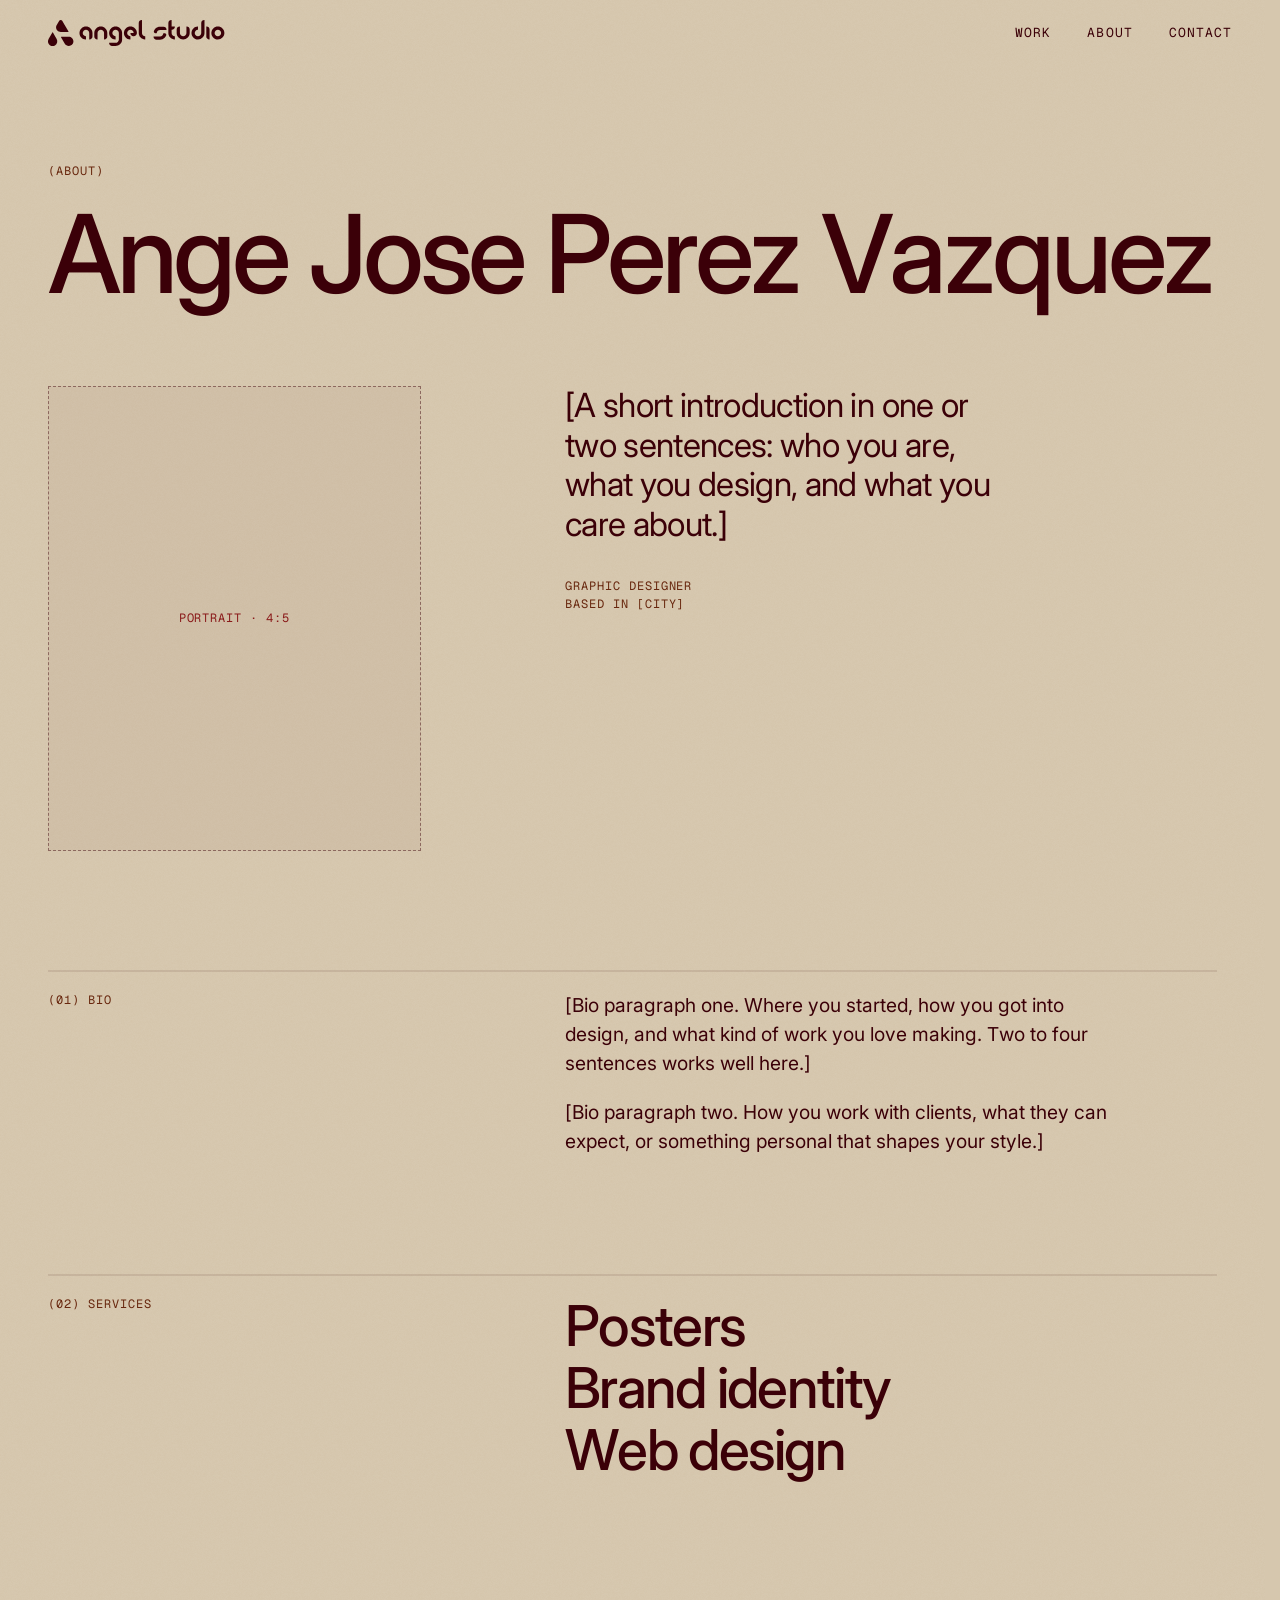
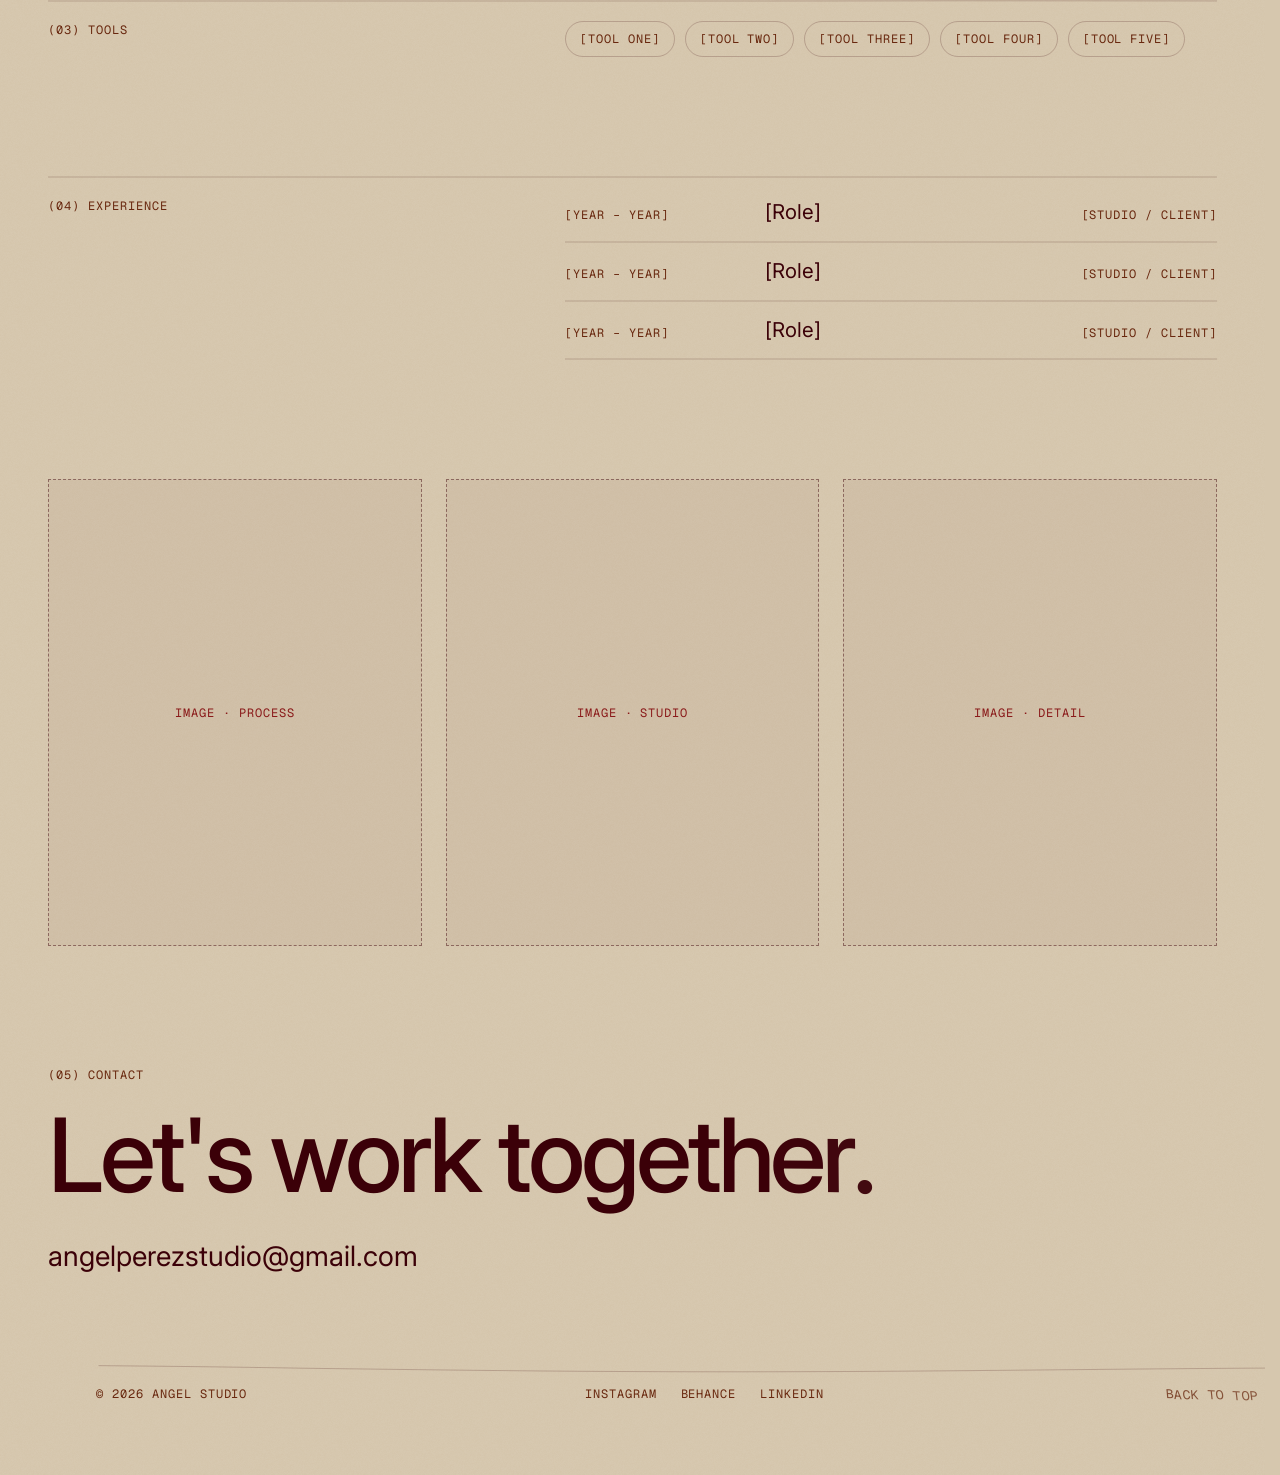
==== about/index.html @ 4488c575 "Home logo shadow: remove the water wobble Co-Authored-By: Claude Opus 5.5 <noreply@anthropic.com>" ====
<!DOCTYPE html>
<!--
  =========================================================================
  Angel Studio — about page
  =========================================================================
  DEVELOPER NOTES
  - Same look and effects as the home page (shared assets/js/core.js), plus
    assets/js/about.js for this page. Unlike the home page, this page
    scrolls normally: each block (class="reveal") flows in on the wind the
    first time it comes into view.
  - data-wind / data-wind="letters" work the same as on the home page.
  - Placeholders: everything in [square brackets], the dashed boxes
    (class="ph"), and the social links (#). Replace them with real content.
  - Links back to the home page carry data-transition, the color of where
    they lead: the logo → burgundy (the top of the home page), Work and
    Contact → cream. Links name the file (../index.html) so they also work
    when the files are opened straight from your computer.
  =========================================================================
-->
<html lang="en" data-bg="cream">
<head>
  <meta charset="UTF-8">
  <meta name="viewport" content="width=device-width, initial-scale=1">
  <title>About — Angel Studio</title>
  <meta name="description" content="About Angel Studio: graphic designer of posters, brand identity and web design.">

  <!-- JavaScript is on; the page starts hidden for one frame so nothing flashes,
       and is already "scrolled" (the small logo and dark menu show on cream) -->
  <script>
    document.documentElement.classList.add('js', 'is-entering', 'is-scrolled', 'is-light');
    // Safety net: if a script fails to load, never leave the page hidden
    setTimeout(function () { document.documentElement.classList.remove('is-entering', 'is-arriving-cream'); }, 2500);
  </script>

  <link rel="preconnect" href="https://fonts.googleapis.com">
  <link rel="preconnect" href="https://fonts.gstatic.com" crossorigin>
  <link href="https://fonts.googleapis.com/css2?family=Geist+Mono:wght@400;500&family=Inter:wght@400;500&display=swap" rel="stylesheet">

  <!-- ?v=… makes browsers fetch fresh files after each update (change it every time you publish) -->
  <link rel="stylesheet" href="../assets/css/style.css?v=20261025j">
  <script src="../assets/js/core.js?v=20261025j" defer></script>
  <script src="../assets/js/about.js?v=20261025j" defer></script>
</head>
<body class="page-about">

  <!-- ===== BACKGROUND LAYERS ===== -->
  <canvas class="bg" aria-hidden="true"></canvas>


  <!-- ===== TOP BAR (same as the home page) ===== -->
  <header class="site-header">
    <a class="site-header__logo" href="../index.html" data-transition="burgundy" aria-label="Angel Studio, home">
      <!-- The logo, drawn from "3. Logo/Logo-Artboard-1-copy.svg" (horizontal).
           Split in two (the drops, then the name) so phones can show only the
           drops. The space between them is part of the name's viewBox (it
           starts 24 units early: the same gap as in the stacked logo). Every drop and letter is its own "piece" so it can move alone. -->
      <svg class="logo logo-mark" viewBox="124.66 476.94 125.34 126.12" aria-hidden="true">
        <g class="piece drop"><path d="M222.899 535.369 L186.713 535.369 C174.124 535.369 163.616 525.074 163.78 512.492 C163.828 508.824 164.752 505.365 166.356 502.319 L166.815 501.522 L167.259 500.751 C169.564 496.868 173.92 489.14 178.192 481.672 C181.799 475.364 190.894 475.362 194.504 481.668 C198.848 489.255 203.383 497.248 205.473 500.751 L205.917 501.522 L206.376 502.319 L224.183 533.144 C224.755 534.133 224.041 535.369 222.899 535.369 Z"/></g>  <!-- Drop 1 -->
        <g class="piece drop"><path d="M148.551 537.639 L166.63 568.903 C172.929 579.796 169.27 594.037 158.294 600.192 C155.091 601.988 151.631 602.921 148.188 603.057 L147.267 603.059 L146.377 603.061 C138.891 602.763 131.72 598.757 127.694 591.796 C123.669 584.834 123.775 576.624 127.254 569.992 L127.7 569.222 L128.161 568.426 L145.923 537.641 C146.507 536.629 147.966 536.629 148.551 537.639 Z"/></g>  <!-- Drop 2 -->
        <g class="piece drop"><path d="M189.181 557.91 L225.103 557.91 C237.691 557.91 248.199 568.205 248.035 580.786 C247.987 584.454 247.064 587.914 245.46 590.96 L245.001 591.757 L244.557 592.528 C240.553 598.857 233.494 603.058 225.449 603.058 C217.405 603.058 210.346 598.857 206.342 592.528 L205.898 591.757 L205.439 590.96 L187.765 560.363 C187.135 559.273 187.922 557.91 189.181 557.91 Z"/></g>  <!-- Drop 3 -->
      </svg>
      <span class="word"><svg class="logo logo-name" viewBox="225.86 476.94 729.48 126.12" aria-hidden="true">
        <path class="piece" data-letter="a" d="M259.978 560.479 C255.599 555.496 252.967 549.167 252.526 542.548 C251.875 532.76 254.925 524.49 261.677 517.738 C267.836 511.56 275.266 508.47 283.97 508.47 C292.653 508.47 300.074 511.56 306.232 517.738 C312.411 523.896 315.501 531.317 315.501 540 L315.501 557.181 C315.501 565.106 309.076 571.53 301.151 571.53 L301.151 571.53 C300.369 571.53 299.736 570.897 299.736 570.115 L299.736 540 C299.736 535.669 298.185 531.964 295.086 528.885 C292.007 525.785 288.301 524.235 283.97 524.235 C279.618 524.235 275.903 525.785 272.824 528.885 C269.348 532.361 267.834 536.634 268.282 541.706 C268.549 544.727 269.757 547.622 271.715 549.938 C274.676 553.443 278.291 555.367 282.56 555.71 C283.357 555.774 283.97 556.44 283.97 557.239 L283.97 569.995 C283.97 570.838 283.277 571.534 282.436 571.498 C273.587 571.12 266.102 567.447 259.978 560.479 Z"/>
        <path class="piece" data-letter="n" d="M338.573 571.53 C330.694 571.53 324.307 565.143 324.307 557.264 L324.307 540 C324.307 531.317 327.386 523.896 333.544 517.738 C339.702 511.56 347.133 508.47 355.837 508.47 C364.52 508.47 371.941 511.56 378.099 517.738 C384.278 523.896 387.367 531.317 387.367 540 L387.367 557.23 C387.367 565.128 380.965 571.53 373.068 571.53 L373.068 571.53 C372.258 571.53 371.602 570.874 371.602 570.065 L371.602 540 C371.602 535.669 370.052 531.964 366.953 528.885 C363.874 525.785 360.168 524.235 355.837 524.235 C351.485 524.235 347.77 525.785 344.691 528.885 C341.612 531.964 340.072 535.669 340.072 540 L340.072 570.031 C340.072 570.859 339.401 571.53 338.573 571.53 Z"/>
        <path class="piece" data-letter="g" d="M405.411 517.738 C411.569 511.56 419 508.47 427.704 508.47 C436.387 508.47 443.807 511.56 449.966 517.738 C456.144 523.896 459.234 531.317 459.234 540 L459.234 571.53 C459.234 580.792 455.748 588.612 448.775 594.991 C442.976 600.296 435.291 603.061 427.431 603.061 L427.43 603.061 L410.468 603.061 C402.573 603.061 396.174 596.661 396.174 588.766 L396.174 588.766 C396.174 587.954 396.832 587.295 397.644 587.295 L427.36 587.296 L427.361 587.296 C431.429 587.296 435.434 585.889 438.404 583.108 C441.781 579.947 443.469 576.088 443.469 571.53 L443.469 571.53 L443.469 540 C443.469 535.669 441.919 531.964 438.82 528.885 C435.74 525.785 432.035 524.235 427.704 524.235 C423.352 524.235 419.636 525.785 416.557 528.885 C413.081 532.361 411.567 536.636 412.016 541.708 C412.283 544.728 413.491 547.622 415.448 549.937 C418.407 553.44 422.019 555.364 426.283 555.709 C427.086 555.774 427.704 556.444 427.704 557.25 L427.704 570.055 C427.704 570.865 427.037 571.533 426.229 571.5 C417.347 571.136 409.836 567.456 403.696 560.461 C399.33 555.488 396.705 549.177 396.261 542.574 C395.603 532.775 398.653 524.496 405.411 517.738 Z"/>
        <path class="piece" data-letter="e" d="M477.278 517.738 C483.436 511.56 490.866 508.47 499.57 508.47 C508.254 508.47 515.674 511.56 521.832 517.738 C528.011 523.896 531.101 531.317 531.101 540 L531.101 540 L531.101 540 L531.101 540 L531.101 540 C531.101 548.71 524.04 555.77 515.331 555.77 L513.881 555.77 C505.978 555.77 499.571 549.363 499.571 541.459 L499.571 541.459 C499.571 540.653 500.224 540 501.03 540 L515.331 540 L515.331 539.577 L515.331 539.577 C515.232 535.427 513.684 531.863 510.686 528.885 C507.607 525.785 503.902 524.235 499.57 524.235 C495.218 524.235 491.503 525.785 488.424 528.885 C484.948 532.361 483.434 536.634 483.882 541.706 C484.149 544.727 485.358 547.623 487.316 549.939 C490.276 553.442 493.889 555.366 498.154 555.709 C498.955 555.774 499.57 556.443 499.57 557.245 L499.57 570.037 C499.57 570.856 498.896 571.533 498.077 571.499 C489.204 571.131 481.7 567.452 475.564 560.463 C471.197 555.489 468.571 549.176 468.128 542.572 C467.47 532.774 470.52 524.496 477.278 517.738 Z"/>
        <path class="piece" data-letter="l" d="M547.977 561.072 C542.671 555.272 539.907 547.587 539.907 539.727 L539.907 491.229 C539.907 483.337 546.305 476.939 554.197 476.939 L554.197 476.939 C555.012 476.939 555.672 477.6 555.672 478.414 L555.672 539.657 C555.672 543.726 557.078 547.73 559.859 550.7 C562.7 553.734 566.104 555.406 570.073 555.713 C570.846 555.773 571.437 556.43 571.437 557.206 L571.437 570.015 C571.437 570.869 570.718 571.533 569.865 571.496 C561.287 571.121 553.992 567.646 547.977 561.072 Z"/>
        <path class="piece" data-letter="s (top)" d="M621.182 540.71 C615.694 540.71 611.688 535.31 613.509 530.133 C615.021 525.833 617.521 521.938 621.01 518.449 C627.169 512.27 634.6 509.18 643.303 509.18 L660.724 509.18 C668.517 509.18 674.835 515.497 674.835 523.29 L674.835 523.406 C674.835 524.273 674.166 524.946 673.332 524.946 C667.061 524.946 643.303 524.946 643.303 524.946 C638.952 524.946 635.237 526.496 632.157 529.595 C629.403 532.35 627.88 535.605 627.589 539.362 C627.53 540.126 626.885 540.71 626.12 540.71 Z"/>
        <path class="piece" data-letter="s (bottom)" d="M654.419 551.857 C651.341 554.936 647.635 556.476 643.303 556.476 L613.265 556.476 C612.441 556.476 611.774 557.144 611.774 557.968 L611.774 557.968 C611.774 565.85 618.164 572.241 626.047 572.241 L643.303 572.241 C651.987 572.241 659.407 569.162 665.565 563.003 C669.312 559.27 671.923 555.068 673.398 550.399 C674.912 545.607 671.395 540.71 666.37 540.71 L660.529 540.711 C659.74 540.711 659.077 541.314 659.014 542.101 C658.715 545.859 657.183 549.111 654.419 551.857 Z"/>
        <path class="piece" data-letter="t" d="M691.709 561.071 C686.404 555.272 683.64 547.587 683.64 539.727 L683.64 491.218 C683.64 483.332 690.033 476.939 697.919 476.939 L697.919 476.939 C698.74 476.939 699.405 477.605 699.405 478.425 L699.405 508.47 L713.653 508.47 C714.491 508.47 715.171 509.149 715.171 509.988 L715.171 509.988 C715.171 517.856 708.792 524.235 700.923 524.235 L699.405 524.235 L699.405 539.656 C699.405 543.725 700.811 547.729 703.592 550.7 C706.425 553.725 709.817 555.396 713.77 555.711 C714.564 555.774 715.171 556.446 715.171 557.242 L715.171 570.058 C715.171 570.9 714.483 571.534 713.641 571.498 C705.045 571.132 697.734 567.657 691.709 561.071 Z"/>
        <path class="piece" data-letter="u" d="M738.237 508.47 C730.361 508.47 723.977 514.854 723.977 522.73 L723.977 540 C723.977 548.683 727.056 556.103 733.214 562.262 C739.372 568.44 746.803 571.53 755.507 571.53 C764.19 571.53 771.611 568.44 777.769 562.262 C783.947 556.103 787.037 548.683 787.037 540 L787.037 522.739 C787.037 514.858 780.649 508.47 772.768 508.47 L772.768 508.47 C771.942 508.47 771.272 509.139 771.272 509.966 L771.272 540 C771.272 544.331 769.722 548.036 766.623 551.115 C763.544 554.215 759.838 555.765 755.507 555.765 C751.155 555.765 747.44 554.215 744.361 551.115 C741.281 548.036 739.742 544.331 739.742 540 L739.742 509.975 C739.742 509.143 739.068 508.47 738.237 508.47 Z"/>
        <path class="piece" data-letter="d" d="M803.371 560.467 C799.001 555.49 796.373 549.172 795.93 542.564 C795.275 532.77 798.325 524.494 805.081 517.738 C810.83 511.97 817.689 508.894 825.657 508.511 C826.586 508.466 827.374 509.185 827.374 510.115 L827.374 522.704 C827.374 523.534 826.739 524.226 825.912 524.296 C822.184 524.608 818.956 526.138 816.227 528.885 C812.752 532.36 811.237 536.633 811.685 541.704 C811.952 544.727 813.161 547.624 815.121 549.941 C818.403 553.824 822.486 555.766 827.374 555.766 C831.705 555.766 835.41 554.226 838.489 551.146 C841.589 548.067 843.138 544.352 843.138 540 L843.138 491.218 C843.138 483.332 849.531 476.939 857.417 476.939 L857.417 476.939 C858.238 476.939 858.904 477.605 858.904 478.426 L858.904 540 C858.904 548.704 855.814 556.135 849.635 562.293 C843.477 568.451 836.056 571.53 827.374 571.53 C817.848 571.53 809.848 567.842 803.371 560.467 Z"/>
        <path class="piece" data-letter="i" d="M883.477 522.765 L883.477 570.05 C883.477 570.868 882.815 571.53 881.998 571.53 L881.997 571.53 C874.105 571.53 867.707 565.132 867.707 557.24 L867.707 509.945 C867.707 509.131 868.368 508.47 869.183 508.47 L869.183 508.47 C877.078 508.47 883.477 514.87 883.477 522.765 Z"/>
        <path class="piece" data-letter="o" d="M899.799 560.456 C895.437 555.485 892.813 549.177 892.369 542.579 C891.709 532.778 894.759 524.498 901.518 517.738 C907.676 511.56 915.107 508.47 923.811 508.47 C932.494 508.47 939.915 511.56 946.073 517.738 C952.252 523.896 955.341 531.317 955.341 540 C955.341 548.704 952.252 556.135 946.073 562.293 C939.915 568.451 932.494 571.53 923.811 571.53 C914.281 571.53 906.277 567.839 899.799 560.456 Z M934.926 551.146 C938.026 548.067 939.576 544.352 939.576 540 C939.576 535.669 938.026 531.964 934.926 528.885 C931.847 525.785 928.142 524.235 923.811 524.235 C919.459 524.235 915.744 525.785 912.665 528.885 C909.187 532.362 907.673 536.638 908.123 541.712 C908.391 544.729 909.598 547.62 911.552 549.934 C914.835 553.821 918.921 555.766 923.811 555.766 C928.142 555.766 931.847 554.226 934.926 551.146 Z"/>
      </svg></span>
    </a>
    <nav class="site-nav" aria-label="Main">
      <a href="../index.html#work" data-transition="cream">Work</a>
      <a href="#top" aria-current="page">About</a>
      <a href="../index.html#contact" data-transition="cream">Contact</a>
    </nav>
    <!-- Menu button: while the top bar is condensed (scrolling down), each menu
         word slides right and turns into one bar of a ring that sits here
         (drawn by core.js section 6). Pressing it brings the menu back. -->
    <button class="site-burger" type="button" aria-label="Open menu" inert></button>
  </header>

  <main class="about" id="top">

    <!-- Intro: name, portrait, short introduction -->
    <section class="about-intro reveal" aria-labelledby="about-title">
      <p class="label" data-wind>(About)</p>
      <h1 class="about-intro__name" id="about-title" data-wind="letters">Ange Jose Perez Vazquez</h1>

      <div class="about-intro__grid">
        <div class="ph ph--portrait"><span class="label">Portrait · 4:5</span></div>
        <div class="about-intro__text">
          <p class="about-lead" data-wind>[A short introduction in one or two sentences: who you are, what you design, and what you care about.]</p>
          <p class="label" data-wind>Graphic designer<br>Based in [City]</p>
        </div>
      </div>
    </section>

    <!-- (01) Bio -->
    <section class="about-row reveal" aria-labelledby="bio-title">
      <h2 class="label about-row__label" id="bio-title" data-wind>(01) Bio</h2>
      <div class="about-row__body">
        <p class="about-text" data-wind>[Bio paragraph one. Where you started, how you got into design, and what kind of work you love making. Two to four sentences works well here.]</p>
        <p class="about-text" data-wind>[Bio paragraph two. How you work with clients, what they can expect, or something personal that shapes your style.]</p>
      </div>
    </section>

    <!-- (02) Services -->
    <section class="about-row reveal" aria-labelledby="services-title">
      <h2 class="label about-row__label" id="services-title" data-wind>(02) Services</h2>
      <ul class="about-row__body about-list">
        <li data-wind="letters">Posters</li>
        <li data-wind="letters">Brand identity</li>
        <li data-wind="letters">Web design</li>
      </ul>
    </section>

    <!-- (03) Tools -->
    <section class="about-row reveal" aria-labelledby="tools-title">
      <h2 class="label about-row__label" id="tools-title" data-wind>(03) Tools</h2>
      <ul class="about-row__body about-tags">
        <li class="label" data-wind>[Tool one]</li>
        <li class="label" data-wind>[Tool two]</li>
        <li class="label" data-wind>[Tool three]</li>
        <li class="label" data-wind>[Tool four]</li>
        <li class="label" data-wind>[Tool five]</li>
      </ul>
    </section>

    <!-- (04) Experience: one row per role -->
    <section class="about-row reveal" aria-labelledby="exp-title">
      <h2 class="label about-row__label" id="exp-title" data-wind>(04) Experience</h2>
      <ul class="about-row__body about-exp">
        <li><span class="label" data-wind>[Year – Year]</span><span data-wind>[Role]</span><span class="label" data-wind>[Studio / Client]</span></li>
        <li><span class="label" data-wind>[Year – Year]</span><span data-wind>[Role]</span><span class="label" data-wind>[Studio / Client]</span></li>
        <li><span class="label" data-wind>[Year – Year]</span><span data-wind>[Role]</span><span class="label" data-wind>[Studio / Client]</span></li>
      </ul>
    </section>

    <!-- Studio / process images -->
    <section class="about-gallery reveal" aria-label="Studio images">
      <div class="ph"><span class="label">Image · process</span></div>
      <div class="ph"><span class="label">Image · studio</span></div>
      <div class="ph"><span class="label">Image · detail</span></div>
    </section>

    <!-- Contact -->
    <section class="about-cta reveal" aria-labelledby="cta-title">
      <p class="label" data-wind>(05) Contact</p>
      <h2 class="about-cta__title" id="cta-title" data-wind="letters">Let's work together.</h2>
      <a class="contact__email" href="mailto:angelperezstudio@gmail.com" data-wind>angelperezstudio@gmail.com</a>
    </section>

    <footer class="about-footer contact__bottom label reveal">
      <span data-wind>© 2026 Angel Studio</span>
      <span class="contact__links" data-wind>
        <a href="#">Instagram</a>
        <a href="#">Behance</a>
        <a href="#">LinkedIn</a>
      </span>
      <a href="#top" data-wind>Back to top ↑</a>
    </footer>

  </main>

</body>
</html>
---- assets/css/style.css ----
/* =========================================================================
   Angel Studio — main stylesheet
   =========================================================================

   DEVELOPER NOTES
   ---------------
   HOW THIS FILE IS ORGANIZED
     1. Design tokens ....... colors, fonts, spacing (change once, updates everywhere)
     2. Basic reset ......... sensible defaults
     3. Background layers ... canvases (the film grain is in the page background)
     4. Glass ............... the soft blur behind text, so the pattern never hurts reading
     5. Top bar ............. small logo + menu
     6. Scenes .............. how the scroll "scenes" stack on one screen
     7–9. Hero / Work / Contact (home page)
    10. About page
    11. Page transitions + arriving
    12. Phones
    13. Reduced motion

   HOW IT WORKS WITH THE SCRIPTS (assets/js/core.js + home.js / about.js)
     - The "js" class on <html> means JavaScript is running. Rules starting
       with .js only apply then; without JS the page is a normal scrolling page.
     - The scripts split text into <span class="char"> letters and moves them with
       inline styles (transform, filter, opacity). Don't animate those same
       properties on .char here, or the two will fight.
     - The scripts set these on <html>: .is-light (the cream has reached the top,
       so the menu turns burgundy), .is-scrolled (the small logo is in),
       .is-folded (the top bar is condensed: menu button instead of the menu),
       .is-behind / .is-behind-ring / .is-behind-nav (page content is behind the
       small logo / the menu ring / the menu: it gets frosted glass),
       .is-drawing (mouse held down: no text selection), .is-lite (lighter
       mode for slower devices: no glass blur), .is-entering (a page that
       opens mid-transition stays hidden for its first frame).
     - Each home scene gets --reveal (0–1) from home.js: how visible the scene is.
       Divider lines and the glass blur fade with it.

   LAYERS, BACK TO FRONT
     page background (color + film grain, set by core.js) → canvases (.bg, z -2:
     cream sweep, drop pattern around the mouse, ripples)
     → scenes (.stage, z 1, with glass behind small text) → top bar (z 10, with
     frosted shapes behind the logo, menu and ring)
   ========================================================================= */

/* ---------- 1. Design tokens (colors, fonts, spacing) ----------
   Change a value here and it updates everywhere on the site. */
:root {
  /* Brand palette */
  --burgundy: #3B0008;
  --red:      #8A1A1A;
  --rust:     #68270E;
  --cream:    #D6C7AE;
  --sand:     #B1A185;
  --taupe:    #9F8B72;

  /* Text colors on the dark background */
  --fg:   var(--cream);  /* main text       10.6:1 */
  --fg-2: var(--sand);   /* secondary text   7.0:1 */
  --fg-3: var(--taupe);  /* large details    5.4:1 */
  --line: rgba(214, 199, 174, 0.18);

  /* Fonts (placeholders; the logo is drawn, not typed) */
  --font-body:  "Inter", system-ui, sans-serif;
  --font-label: "Geist Mono", ui-monospace, monospace;

  /* Side margin: grows with screen width, between 16px and 48px */
  --gutter: clamp(16px, 4vw, 48px);
}

/* Text colors for scenes that sit on the cream background */
.js .scene--work,
.js .scene--contact {
  --fg:   var(--burgundy);  /* 10.6:1 on cream */
  --fg-2: var(--rust);      /*  6.7:1 on cream */
  --fg-3: var(--red);       /*  5.6:1 on cream */
  --line: rgba(59, 0, 8, calc(0.2 * var(--reveal, 1)));  /* lines fade with the scene */
}

/* ---------- 2. Basic reset ---------- */
*,
*::before,
*::after { box-sizing: border-box; }

html { scroll-behavior: smooth; }

body {
  margin: 0;
  background: var(--burgundy);
  color: var(--fg);
  font-family: var(--font-body);
  font-size: 16px;
  line-height: 1.5;
  -webkit-font-smoothing: antialiased;
}

/* Links keep their full color on hover: text never turns see-through (Angel's
   choice); the hover effect on the letters is the feedback. Keyboard focus
   gets an underline so you can see where you are. --link is the link's color;
   a link that has its own color sets --link instead of color (see .hero__scroll,
   .site-header__logo). */
a {
  --link: currentColor;
  color: var(--link);
  text-decoration: none;
}
a:focus-visible { outline: none; text-decoration: underline; text-underline-offset: 0.2em; }
h1, h2, p, ul { margin: 0; }
ul { padding: 0; list-style: none; }

/* Text only screen readers read (the scripts hide the split-up letters from
   them and add a copy of the text in one of these). Invisible on screen. */
.sr-only {
  position: absolute !important;
  width: 1px;
  height: 1px;
  margin: -1px;
  padding: 0;
  overflow: hidden;
  clip-path: inset(50%);
  white-space: nowrap;
  border: 0;
}

/* Sections that receive focus after a jump (tabindex="-1"): no outline box */
[tabindex="-1"]:focus { outline: none; }

/* Small uppercase labels used all over the site */
.label {
  font-family: var(--font-label);
  font-size: 12px;
  font-weight: 400;
  letter-spacing: 0.08em;
  text-transform: uppercase;
  color: var(--fg-2);
}

/* The logo (the real artwork, drawn as SVG shapes in the HTML; it takes the
   text color, so it's cream on burgundy and burgundy on cream) */
.logo { fill: currentColor; display: block; overflow: visible; }
/* The logo and name can't be highlighted (selected) by clicking or dragging,
   and nothing gets highlighted while holding the mouse to draw lines */
.hero__logo,
.site-header__logo,
.is-drawing body {
  -webkit-user-select: none;
  user-select: none;
  -webkit-tap-highlight-color: transparent;
}

/* Text and logos are split into pieces (each drop, each letter) by the scripts so
   they can move one by one. Words stay together so lines only break between words. */
.logo .piece { transform-box: fill-box; transform-origin: center; }
.char { display: inline-block; white-space: pre; }
.word { display: inline-block; white-space: nowrap; }

/* ---------- 3. Background layers ---------- */

/* The cream sweep, the water-drop pattern around the mouse and the click
   ripples: see-through canvases drawn by core.js (section 7) on top of the
   page's own background color. core.js adds two more: .bg-sweep (the sweep
   picture it slides along) and .bg-patch (the small pattern square that
   follows the mouse). */
.bg {
  position: fixed;
  inset: 0;
  z-index: -2;
  width: 100%;
  height: 100%;
  display: block;
}


/* ---------- 4. Glass: a soft blur behind text ----------
   Every word of the smaller text (labels, links; not the menu, which has one
   frosted pill behind it, section 5) can sit on its own
   small pane of "frosted glass": whatever is behind it (the drop pattern, ripples) is
   blurred, so the text stays readable. The pane has soft, feathered edges, so
   you never see a box, and it fades with its scene (--reveal).
   Blurring is expensive, so core.js (section 9, "Glass") only adds the
   .glass class to text that the mouse pattern or a ripple is actually behind.
   Without the pattern behind it, the pane would be invisible anyway.
   ⚠ Don't put opacity below 1 (or a filter) on an element that has glass, or
   on anything around it: browsers then can't see behind it and the blur
   disappears. Fade colors instead.
   Tweak the look with these values: */
:root {
  --glass-blur: 6px;                         /* how blurry things behind text get */
  --glass-tint: rgba(59, 0, 8, 0.28);        /* a hint of the background color, on burgundy */
  --glass-pad-y: 0.12em;                     /* how far the pane reaches above/below each word */
  --glass-pad-x: 0.18em;                     /* and to the sides */
}
.js .scene--work,
.js .scene--contact {
  --glass-tint: rgba(214, 199, 174, 0.32);   /* on cream */
}

/* Lighter mode (slower devices, see core.js QUALITY): no glass at all */
.is-lite .glass::before { display: none; }

/* Which elements can get glass: every word of the smaller text on its own
   (<span class="word">, made by the scripts), so the blur hugs the letters.
   Big titles (data-wind="letters") don't need it and are left out, and so is
   the logos (solid shapes, always sharp). Words don't move themselves (only their letters
   do), so their panes stay steady. core.js uses the same list
   (GLASS_SELECTOR, core.js section 9). */
.js [data-wind]:not([data-wind="letters"]) .word {
  position: relative;
  isolation: isolate;                        /* keeps the pane right behind its own word */
}
.js .glass::before {
  content: "";
  position: absolute;
  /* Small text (labels) gets at least 6px of glass around it */
  inset: calc(-1 * max(var(--glass-pad-y), 6px)) calc(-1 * max(var(--glass-pad-x), 6px));
  z-index: -1;
  pointer-events: none;
  background: var(--glass-tint);
  -webkit-backdrop-filter: blur(var(--glass-blur));
  backdrop-filter: blur(var(--glass-blur));
  /* Feathered edges: two soft gradients (left↔right and top↔bottom) combined */
  -webkit-mask-image:
    linear-gradient(to right, transparent, #000 max(0.15em, 5px), #000 calc(100% - max(0.15em, 5px)), transparent),
    linear-gradient(to bottom, transparent, #000 max(0.12em, 5px), #000 calc(100% - max(0.12em, 5px)), transparent);
  -webkit-mask-composite: source-in;
  mask-image:
    linear-gradient(to right, transparent, #000 max(0.15em, 5px), #000 calc(100% - max(0.15em, 5px)), transparent),
    linear-gradient(to bottom, transparent, #000 max(0.12em, 5px), #000 calc(100% - max(0.12em, 5px)), transparent);
  mask-composite: intersect;
  opacity: var(--reveal, 1);                 /* fades with its scene */
  transition: background-color 0.6s ease;
}

/* ---------- 5. Top bar ---------- */
.site-header {
  position: fixed;
  inset: 0 0 auto 0;          /* stick to the top, full width */
  z-index: 10;
  display: flex;
  justify-content: space-between;
  align-items: center;
  padding: 20px var(--gutter);
}

.site-header__logo {
  position: relative;         /* (for its frosted background, below) */
  display: flex;
  align-items: center;        /* the space between the drops and the name is part of the drawing */
  --link: var(--burgundy);    /* the small logo only appears on cream (links set --link, not color) */
}
/* While something on the page is behind the logo (core.js adds .is-behind to
   <html>), or the mouse is over it, the logo sits on the same frosted glass
   as the menu ring (.site-burger), so text scrolling under it is blurred away. */
.site-header__logo::before {
  content: "";
  position: absolute;
  inset: -8px -14px;
  z-index: -1;
  border-radius: 999px;
  pointer-events: none;
  background: rgba(214, 199, 174, 0.42);
  -webkit-backdrop-filter: blur(10px) saturate(1.4);
  backdrop-filter: blur(10px) saturate(1.4);
  opacity: 0;
  transition: opacity 0.35s ease;
}
.is-behind.is-scrolled .site-header__logo::before,
.is-scrolled .site-header__logo:hover::before { opacity: 1; }  /* (only while the logo is showing: on the home page it comes in later) */
.is-lite .site-header__logo::before { -webkit-backdrop-filter: none; backdrop-filter: none; }
@media (max-width: 699.98px) {
  .site-header__logo::before { transition: none; }  /* phones: nothing moves, it simply appears */
}
.site-header__logo .logo { height: 26px; width: auto; }
.site-header__logo .word { display: block; }


/* With JavaScript on: hidden at first, blows in later (core.js; home.js on the home page) */
.js .site-header__logo { pointer-events: none; }
.js .site-header__logo .piece { opacity: 0; }
.js.is-scrolled .site-header__logo { pointer-events: auto; }

.site-nav {
  display: flex;
  gap: clamp(16px, 3vw, 36px);
  font-family: var(--font-label);
  font-size: 13px;
  letter-spacing: 0.08em;
  text-transform: uppercase;
  color: var(--cream);
  transition: color 0.6s ease;
}
.is-light .site-nav { color: var(--burgundy); }  /* once the cream sweep reaches it */
/* The same frosted glass as the logo and the ring, behind the whole menu:
   only while page content is behind it (core.js adds .is-behind-nav) or the
   mouse is over it, and not while the menu is condensed into the ring */
.site-nav { position: relative; }
.site-nav::before {
  content: "";
  position: absolute;
  inset: -10px -16px;
  z-index: -1;
  border-radius: 999px;
  pointer-events: none;
  background: rgba(59, 0, 8, 0.24);
  -webkit-backdrop-filter: blur(10px) saturate(1.4);
  backdrop-filter: blur(10px) saturate(1.4);
  opacity: 0;
  transition: opacity 0.35s ease;
}
.is-light .site-nav::before { background: rgba(214, 199, 174, 0.42); }
.is-behind-nav .site-nav::before,
.site-nav:hover::before { opacity: 1; }
.is-folded .site-nav::before { opacity: 0; }
.is-lite .site-nav::before { -webkit-backdrop-filter: none; backdrop-filter: none; }
/* Menu links fade to a lighter color on hover (shared link rule, section 2) */

/* Condensed top bar (scrolling down, core.js section 6): one word after
   another slides right and turns into one bar of a ring, drawn on .site-morph
   (an SVG over the whole top bar). .site-burger is the invisible button on top
   of the ring; pressing it brings the menu back. The ring's size is FOLD.radius
   in core.js (12px: it sits in the middle of this 44px button, so its right
   edge lines up with the page margin). */
.site-burger {
  position: absolute;
  right: calc(var(--gutter) - 10px);
  top: 50%;
  translate: 0 -50%;
  width: 44px;
  height: 44px;
  padding: 0;
  border: 0;
  border-radius: 50%;
  background: none;
  cursor: pointer;
  -webkit-tap-highlight-color: transparent;
}
/* A soft frosted disc behind the ring, only while something on the page is
   behind it (core.js adds .is-behind-ring) or the mouse is over it, and only
   once the ring has formed (--ring, set by core.js) */
.site-burger::before {
  content: "";
  position: absolute;
  inset: 0;
  border-radius: 50%;
  pointer-events: none;
  background: rgba(59, 0, 8, 0.24);
  -webkit-backdrop-filter: blur(10px) saturate(1.4);
  backdrop-filter: blur(10px) saturate(1.4);
  opacity: 0;
  transition: opacity 0.35s ease;
}
.is-light .site-burger::before { background: rgba(214, 199, 174, 0.42); }
.is-behind-ring .site-burger::before,
.site-burger:hover::before { opacity: var(--ring, 0); }
.is-lite .site-burger::before { -webkit-backdrop-filter: none; backdrop-filter: none; }
.site-burger:focus { outline: none; }
.site-burger:focus-visible { outline: 1px solid var(--cream); outline-offset: -4px; }
.is-light .site-burger:focus-visible { outline-color: var(--burgundy); }
.site-burger[inert],
.is-folded .site-nav { pointer-events: none; }
.site-nav a { transform-origin: center; }  /* (the words flatten toward their middle) */

.site-morph {
  position: absolute;
  inset: 0;
  width: 100%;
  height: 100%;
  overflow: visible;
  pointer-events: none;
  --link: var(--cream);          /* same color as the menu */
  color: var(--link);
  transition: color 0.6s ease;
}
.is-light .site-morph { --link: var(--burgundy); }
.site-morph path {
  fill: none;
  stroke: currentColor;
  stroke-width: 2.6px;           /* thickness of the ring's bars */
  stroke-linecap: round;
  opacity: 0;
}

/* Divider lines (every page). Without JavaScript they're plain borders. With
   JavaScript, core.js (section 6, "Lines") replaces each one with an SVG line
   (.line) that bends around the mouse and flows in and out with its text.
   The SVG is taller than the line (60px, keep half of it the same as
   LINE.room) so the line has room to bend; it's centered on where the border
   was. */
.js .has-line--bottom { border-bottom: none; }
.js .has-line--top { border-top: none; }
.line {
  position: absolute;
  left: 0;
  width: 100%;
  bottom: -30px;               /* half the height: the line sits where the border was */
  height: 60px;
  overflow: visible;
  pointer-events: none;
}
.line--top { top: -30px; bottom: auto; }
.line path {
  fill: none;
  stroke: var(--line);
  stroke-width: 1px;
  vector-effect: non-scaling-stroke;
}

/* ---------- 6. Scenes ---------- */
.scene {
  position: relative;
  min-height: 100vh;
  min-height: 100svh;
  color: var(--fg);           /* each scene uses its own text color */
}

/* With JavaScript on: one fixed screen, scenes stacked on top of each other */
.js .stage {
  position: fixed;
  inset: 0;
  z-index: 1;
  /* Letters blown off screen by the wind aren't drawn past the edges
     (keeps the area the browser repaints to the size of the screen) */
  overflow: hidden;
  overflow: clip;
}
.js .scene {
  position: absolute;
  inset: 0;
  min-height: 0;
}
.js .scroll-space { display: block; }
.scroll-space { display: none; }

/* ---------- 7. Scene 1: hero ---------- */
.scene--hero {
  display: grid;
  place-items: center;
  padding: 96px var(--gutter);
}

.hero__logo {
  color: var(--cream);
}
.hero__logo { cursor: pointer; }  /* clicking it plays the water drop and goes to the work list (home.js) */
.hero__logo:focus { outline: none; }
.hero__logo:focus-visible { outline: 1px solid var(--fg-3); outline-offset: 12px; }
/* Width of the big logo: 78% of the screen, at most 920px, and small enough
   on short, wide screens to fit (the logo is 2.5× as wide as it is tall) */
.hero__logo .logo { width: min(78vw, 920px, 150vh); height: auto; }
/* The logo casts a soft shadow down onto the background (.hero__shadow, a
   live copy of the logo). --shadow-drop: how far below the logo it falls. */
.hero__logo { position: relative; isolation: isolate; --shadow-drop: 9%; }
.hero__shadow {
  position: absolute;
  left: 0;
  top: 0;
  z-index: -1;
  width: 100%;
  height: 100%;
  overflow: visible;
  pointer-events: none;
  color: #140003;                /* (the copy fills with this color) */
  opacity: 0.6;
  transform: translateY(var(--shadow-drop)) scale(1.04);
  transform-origin: 50% 0;
  filter: blur(4px);
}

.hero__corner {
  position: absolute;
  bottom: 32px;
}
.hero__corner--left  { left: var(--gutter); }
.hero__corner--right { right: var(--gutter); text-align: right; }

.hero__scroll {
  position: absolute;
  bottom: 32px;
  left: 50%;
  translate: -50% 0;          /* centering kept separate from the wind movement */
  --link: var(--fg-3);        /* links set --link (see the link rule, section 2)... */
  color: var(--link);         /* ...and repeat this here, because .label sets its own color */
}

/* ---------- 8. Scene 2: work ---------- */
.scene--work {
  display: flex;
  flex-direction: column;
  justify-content: center;
  padding: 96px var(--gutter) 48px;
}

.section-head {
  display: flex;
  justify-content: space-between;
  padding-bottom: 16px;
  border-bottom: 1px solid var(--line);
}

.work-item {
  display: grid;
  grid-template-columns: 48px 1fr auto 40px;
  align-items: baseline;
  gap: 16px;
  padding: clamp(10px, 2.6vh, 28px) 0;
  border-bottom: 1px solid var(--line);
}

.work-item__title {
  justify-self: start;        /* box hugs the words (so the glass behind it does too) */
  font-size: clamp(32px, min(6vw, 9vh), 80px);
  font-weight: 500;
  letter-spacing: -0.03em;
  line-height: 1.05;
  transition: transform 0.4s ease;
}

.work-item__arrow {
  font-size: 28px;
  justify-self: end;
  opacity: 0;
  transform: translateX(-12px);
  transition: opacity 0.3s ease, transform 0.3s ease;
}

/* Hover: title nudges right, arrow slides in.
   With JavaScript on, the arrow instead flows in and out on the wind (home.js),
   so its CSS transition is switched off. */
.work-item:hover .work-item__title { transform: translateX(16px); }
.work-item:hover .work-item__arrow { opacity: 1; transform: none; }
.js .work-item__arrow { opacity: 0; transition: none; }

/* Project cards: one per project in each work row, to the right of the row's
   title. Hovering (or focusing) a row brings its cards up from behind the
   row's bottom line, one after another, with a slight fade. They may reach up
   over the lines above: where they do, those lines fade out near the cards.
   Hovering a card (or reaching it with the keyboard) makes it bigger still
   (it grows upward) and the cards after
   it slide right to keep the spacing. While its cards are out, the row's
   project count fades so they have room. Clicking a card opens its project
   page in the popup below.
   home.js measures each row: where its cards start (--from) and how big they
   can be (--small) so they fit, sets each card's number (--k), adds
   .is-active to the hovered row and cuts the lines the cards cross (.is-cut). */
.work-list > li { position: relative; }
.work-item__info { transition: color 0.3s ease; }
.work-list > li.is-active .work-item__info { color: transparent; }
.js .work-list > li.is-active .work-item__arrow { visibility: hidden; }  /* (the cards use the arrow's spot too) */
.work-cards {
  position: absolute;
  left: var(--from, 50%);
  bottom: var(--air);
  display: flex;
  align-items: flex-end;      /* the cards grow upward */
  gap: var(--gap);
  margin: 0;
  padding: 0;
  list-style: none;
  pointer-events: none;
  z-index: 2;
  /* Cut off at the row's bottom line: the cards come up from behind it */
  clip-path: inset(-100vh -100vw calc(-1 * var(--air)) -100vw);
  --air: 16px;                /* space between the cards and the bottom line */
  --gap: 10px;                /* space between the cards */
  --most: 170px;              /* the cards' height, at most (smaller if the row has no room) */
  --grow: 1.8;                /* a hovered card gets this many times bigger */
  --ratio: 0.8;               /* card shape (width ÷ height): posters 4:5 */
}
.is-active .work-cards { pointer-events: auto; }
.work-cards--branding { --ratio: 1.3333; }  /* 4:3 */
.work-cards--web      { --ratio: 1.6; }     /* 16:10 */
.work-card {
  flex: none;
  height: var(--small, var(--most));
  aspect-ratio: var(--ratio);
  /* Movement (also used by the "reduce motion" block, section 13). Going:
     they sink back behind the line; coming: they rise one after another. */
  --sink: transform 0.4s cubic-bezier(.5, 0, .75, 0), opacity 0.25s ease 0.15s, height 0.35s cubic-bezier(.2, .7, .2, 1);
  --rise: transform 0.7s cubic-bezier(.2, .7, .2, 1) calc(60ms + var(--k) * 50ms),
          opacity 0.45s ease calc(60ms + var(--k) * 50ms),
          height 0.35s cubic-bezier(.2, .7, .2, 1);
  /* Hidden: all the way down, below the bottom line */
  transform: translateY(calc(100% + var(--air) + 4px));
  opacity: 0;
  transition: var(--sink);
}
.work-list > li.is-active .work-card {
  opacity: 1;
  transform: none;
  transition: var(--rise);
}
.work-list > li.is-active .work-card:hover,
.work-list > li.is-active .work-card:has(:focus-visible) { height: calc(var(--small, var(--most)) * var(--grow)); }
.work-cards .work-card__open {  /* the card itself: a button (its image goes inside); (.work-cards: beats .ph) */
  display: grid;
  width: 100%;
  height: 100%;
  min-height: 0;
  padding: 0;
  border: 0;
  background: none;
  font: inherit;
  color: inherit;
  text-align: left;
  cursor: pointer;
}
.work-card__open:focus { outline: none; }  /* (keyboard focus shows as the card growing, with its quick line) */
/* The image (or, for now, a placeholder tint) has no hard edges: it fades to
   transparent all around (--soft: how much of each side fades) */
.work-card__open::before,
.work-card__open > img {
  grid-area: 1 / 1;
  width: 100%;
  height: 100%;
  object-fit: cover;
  --soft: 22%;
  -webkit-mask-image:
    linear-gradient(to right, transparent, #000 var(--soft), #000 calc(100% - var(--soft)), transparent),
    linear-gradient(to bottom, transparent, #000 var(--soft), #000 calc(100% - var(--soft)), transparent);
  -webkit-mask-composite: source-in;
          mask-image:
    linear-gradient(to right, transparent, #000 var(--soft), #000 calc(100% - var(--soft)), transparent),
    linear-gradient(to bottom, transparent, #000 var(--soft), #000 calc(100% - var(--soft)), transparent);
          mask-composite: intersect;
}
.work-card__open::before { content: ""; background: rgba(59, 0, 8, 0.1); }  /* (placeholder) */
.work-card__open:has(img)::before { content: none; }
/* The quick line about the project, inside the card at the bottom: no box,
   just the text with a soft cream glow so it reads on any image. Only on the
   big (hovered) card. */
.work-card__desc {
  grid-area: 1 / 1;
  align-self: end;
  position: relative;          /* (above the image) */
  margin: 0 14% 12%;
  color: var(--burgundy);
  font-size: 11px;
  line-height: 1.3;
  text-shadow: 0 0 6px var(--cream), 0 0 12px var(--cream), 0 0 2px var(--cream);
  overflow: hidden;
  display: -webkit-box;
  -webkit-line-clamp: 2;      /* at most two lines */
  -webkit-box-orient: vertical;
  opacity: 0;
  transition: opacity 0.2s ease;
}
.work-card:hover .work-card__desc,
.work-card:has(:focus-visible) .work-card__desc { opacity: 1; transition-delay: 0.15s; }
.work-card__name { font-weight: 600; }

/* Lines the cards cross fade out near them: a see-through stretch from
   --cut-l to --cut-r (set by home.js) that fades in and out over --cut-soft.
   --hole is how visible the line is in that stretch (1 = fully, 0 = gone). */
@property --hole { syntax: "<number>"; inherits: false; initial-value: 1; }
@property --cut-l { syntax: "<length>"; inherits: false; initial-value: 0px; }
@property --cut-r { syntax: "<length>"; inherits: false; initial-value: 0px; }
.line.has-cut {
  --cut-soft: 56px;
  --hole: 1;
  transition: --hole 0.35s ease;
  -webkit-mask-image: linear-gradient(to right, #000 calc(var(--cut-l) - var(--cut-soft)), rgb(0 0 0 / var(--hole)) var(--cut-l), rgb(0 0 0 / var(--hole)) var(--cut-r), #000 calc(var(--cut-r) + var(--cut-soft)));
          mask-image: linear-gradient(to right, #000 calc(var(--cut-l) - var(--cut-soft)), rgb(0 0 0 / var(--hole)) var(--cut-l), rgb(0 0 0 / var(--hole)) var(--cut-r), #000 calc(var(--cut-r) + var(--cut-soft)));
}
.line.has-cut.is-cut {        /* (while cut, the stretch slides along with the cards) */
  --hole: 0;
  transition: --hole 0.35s ease 0.1s, --cut-l 0.35s cubic-bezier(.2, .7, .2, 1), --cut-r 0.35s cubic-bezier(.2, .7, .2, 1);
}

/* The project view (a card's project page, almost like a page of its own).
   It fades in over the whole screen in the project's color (--project-color:
   burgundy for now; a card can set its own with data-color). The project is
   on the left (title, quick line, images); its paragraphs are on the right,
   each fading in as it scrolls toward the middle and out as it leaves (home.js). To see the category's other projects without going
   back: arrows either side (or the ← → keys) step to the previous / next,
   and a list of their names down the left jumps to any of them. home.js fills it in
   and opens it; the ×, Esc or the browser's back button close it (it fades
   out). */
:root { --project-color: #3B0008; }  /* burgundy, until a project sets its own (home.js) */
.project {
  position: fixed;
  inset: 0;
  width: 100vw;                /* (also over the page's scrollbar space) */
  height: 100%;
  max-width: none;
  max-height: none;
  margin: 0;
  padding: 0;
  border: 0;
  background: color-mix(in srgb, var(--project-color) 94%, transparent);
  color: var(--cream);
  overflow: hidden;
  --list: clamp(150px, 14vw, 220px);  /* the list of the category's projects on the left */
  --fade-time: 0.45s;          /* how long it takes to fade in and out (= POPUP_FADE_MS in home.js) */
  opacity: 0;
  transition: opacity var(--fade-time) ease;
}
.project.is-shown { opacity: 1; }
.project::backdrop {           /* the page blurred behind it */
  background-color: transparent;
  -webkit-backdrop-filter: blur(20px);
  backdrop-filter: blur(20px);
  opacity: 0;
  transition: opacity var(--fade-time) ease;
}
.project.is-shown::backdrop { opacity: 1; }
/* While it's open the page behind can't scroll (home.js adds .is-locked).
   The page always keeps its scrollbar's space, so locking it doesn't make
   everything shift sideways; that space takes the project's color then.
   (The only time <html> gets a background: normally it would hide the
   pattern canvases, but then the page is covered anyway.) */
html { scrollbar-gutter: stable; }
html.is-locked { overflow: hidden; background: var(--project-color); }

/* What scrolls is the project's content (fading out softly at the top and
   bottom as it scrolls): the project on the left, its paragraphs on the right */
.project__view { position: absolute; inset: 0 0 0 var(--list); }
.project__inner {
  height: 100%;
  --side: clamp(72px, 9vw, 140px);  /* (clear of the arrows) */
  display: grid;
  grid-template-columns: minmax(0, 1.5fr) minmax(0, 1fr);
  align-items: start;
  gap: clamp(40px, 6vw, 110px);
  padding: clamp(64px, 10vh, 110px) var(--side) 56px;
  overflow-y: auto;
  overscroll-behavior: contain;  /* scrolling it never scrolls the page behind */
  -webkit-mask-image: linear-gradient(to bottom, transparent, #000 48px, #000 calc(100% - 48px), transparent);
          mask-image: linear-gradient(to bottom, transparent, #000 48px, #000 calc(100% - 48px), transparent);
  transition: opacity 0.25s ease;
}
.project__inner.is-switching { opacity: 0; }  /* (changing to another project) */
.project__inner:focus { outline: none; }  /* (it gets the focus so the arrow keys scroll it; no box drawn around it) */
/* Scrollbars here: a thin rounded cream bar on a see-through track, no arrow
   buttons. Chrome, Edge and Safari use the ::-webkit-scrollbar parts;
   Firefox the two standard properties. */
.project__inner::-webkit-scrollbar,
.project__list::-webkit-scrollbar { width: 14px; height: 14px; }
.project__inner::-webkit-scrollbar-track,
.project__list::-webkit-scrollbar-track { background: transparent; margin: 48px; }
.project__inner::-webkit-scrollbar-thumb,
.project__list::-webkit-scrollbar-thumb {
  border: 4px solid transparent;  /* (space around the bar inside its 14px) */
  border-radius: 7px;
  background: rgba(214, 199, 174, 0.3) padding-box;
}
.project__inner::-webkit-scrollbar-thumb:hover,
.project__list::-webkit-scrollbar-thumb:hover { background-color: rgba(214, 199, 174, 0.5); }
.project__inner::-webkit-scrollbar-button,
.project__list::-webkit-scrollbar-button { display: none; }
@supports not selector(::-webkit-scrollbar) {
  .project__inner,
  .project__list { scrollbar-width: thin; scrollbar-color: rgba(214, 199, 174, 0.3) transparent; }
}

/* Previous / next: arrows either side of the project */
.project__step {
  position: absolute;
  top: 50%;
  z-index: 2;
  width: 48px;
  height: 48px;
  margin-top: -24px;
  border: 0;
  border-radius: 50%;
  background: rgba(214, 199, 174, 0.1);
  color: var(--cream);
  font-size: 22px;
  line-height: 1;
  cursor: pointer;
  transition: background-color 0.3s ease;
}
.project__step--prev { left: calc(var(--list) + 12px); }
.project__step--next { right: var(--gutter); }
.project__step:hover,
.project__step:focus-visible { background: rgba(214, 199, 174, 0.22); }
.project__step:focus { outline: none; }
.project__step[hidden] { display: none; }

/* The category's projects: their names down the left, clickable; the one
   you're looking at is marked. It scrolls up and down if there are many. */
.project__list {
  position: absolute;
  top: 0;
  bottom: 0;
  left: 0;
  z-index: 1;
  width: var(--list);
  display: flex;
  flex-direction: column;
  justify-content: safe center;
  gap: 4px;
  padding: 96px 16px 96px var(--gutter);
  overflow-y: auto;
  overscroll-behavior: contain;
  -webkit-mask-image: linear-gradient(to bottom, transparent, #000 72px, #000 calc(100% - 72px), transparent);
          mask-image: linear-gradient(to bottom, transparent, #000 72px, #000 calc(100% - 72px), transparent);
}
.project__list:focus { outline: none; }  /* (it can get the focus because it scrolls; no box drawn around it) */
.project__item {
  flex: none;
  padding: 6px 0;
  border: 0;
  background: none;
  color: var(--cream);
  font: inherit;
  font-size: 15px;
  text-align: left;
  cursor: pointer;
  opacity: 0.45;
  transition: opacity 0.3s ease, transform 0.3s cubic-bezier(.2, .7, .2, 1);
}
.project__item:hover,
.project__item:focus-visible,
.project__item[aria-current="true"] { opacity: 1; }
.project__item:hover,
.project__item:focus-visible { transform: translateX(6px); }
.project__item:focus { outline: none; }

.project__close {
  position: absolute;
  top: 20px;
  right: var(--gutter);
  z-index: 2;
  width: 44px;
  height: 44px;
  border: 0;
  border-radius: 50%;
  background: rgba(214, 199, 174, 0.15);
  color: var(--cream);
  font-size: 22px;
  line-height: 1;
  cursor: pointer;
}
.project__close:focus { outline: none; }
.project__close:hover,
.project__close:focus-visible { background: rgba(214, 199, 174, 0.3); }

/* The project's content: cream text, cream placeholders */
.project__kind { color: rgba(214, 199, 174, 0.65); }
.project__inner .ph { border-color: rgba(214, 199, 174, 0.35); background: rgba(214, 199, 174, 0.06); }
.project__inner .ph .label { color: rgba(214, 199, 174, 0.6); }
.project__title {
  margin: 10px 0 12px;
  font-size: clamp(36px, 5.5vw, 80px);
  font-weight: 500;
  letter-spacing: -0.03em;
  line-height: 1.05;
}
.project__lead { max-width: 40em; font-size: 18px; line-height: 1.45; }
.project__body { display: grid; gap: 20px; margin-top: 32px; }
/* The paragraphs: spaced out down the right side, starting about level with
   the images, so they come and go one at a time as you scroll */
.project__about {
  display: grid;
  gap: 36vh;
  padding: 26vh 0 32vh;
}
.project__about p { max-width: 34em; font-size: 17px; line-height: 1.65; will-change: opacity; }
.project__image { aspect-ratio: 3 / 2; border-radius: 12px; }
.project__image img { width: 100%; height: 100%; object-fit: cover; border-radius: inherit; }
.project__pair { display: grid; grid-template-columns: 1fr 1fr; gap: 20px; }
.project__pair .project__image { aspect-ratio: 4 / 5; }



/* ---------- 9. Scene 3: contact ---------- */
.scene--contact {
  display: flex;
  flex-direction: column;
  align-items: flex-start;
  justify-content: center;
  padding: 96px var(--gutter) 32px;
}

.contact__title {
  margin-top: 24px;
  font-size: clamp(44px, min(9vw, 14vh), 140px);
  font-weight: 500;
  letter-spacing: -0.04em;
  line-height: 1;
}

.contact__email {
  display: inline-block;
  margin-top: 32px;
  font-size: clamp(18px, 2.2vw, 28px);
}

.contact__bottom {
  position: absolute;
  left: var(--gutter);
  right: var(--gutter);
  bottom: 32px;
  display: flex;
  flex-wrap: wrap;
  justify-content: space-between;
  gap: 16px;
  padding-top: 20px;
  border-top: 1px solid var(--line);
}
.contact__links { display: flex; gap: 24px; }

/* ---------- 10. About page ----------
   A normal scrolling page on cream. Each block (.reveal) flows in on the wind
   when it comes into view (about.js adds .is-in). Placeholder boxes (.ph)
   fade in with their block; replace them with real images later. */
.page-about {
  --fg:   var(--burgundy);
  --fg-2: var(--rust);
  --fg-3: var(--red);
  --line: rgba(59, 0, 8, 0.2);
  --glass-tint: rgba(214, 199, 174, 0.32);   /* glass on cream */
  background: var(--cream);
  color: var(--fg);
}
/* The top bar has no background here either (like the home page): the page
   scrolls under it (the menu ring has a frosted disc, section 5) */

.about {
  padding: clamp(120px, 18vh, 180px) var(--gutter) 40px;
  display: flex;
  flex-direction: column;
  gap: clamp(64px, 10vw, 120px);
  overflow-x: clip;           /* letters waiting to flow in sit off to the right: no sideways scrolling */
}

/* Intro: name, portrait and lead text */
.about-intro__name {
  margin-top: 20px;
  font-size: clamp(44px, 8.5vw, 136px);
  font-weight: 500;
  letter-spacing: -0.04em;
  line-height: 1;
}
.about-intro__grid {
  display: grid;
  grid-template-columns: minmax(0, 4fr) minmax(0, 8fr);
  gap: clamp(24px, 4vw, 64px);
  margin-top: clamp(40px, 6vw, 80px);
  align-items: start;
}
.about-intro__text {
  display: flex;
  flex-direction: column;
  gap: 32px;
  padding-left: calc(100% / 8);  /* lines up with the content column of the rows below */
}
.about-lead {
  font-size: clamp(22px, 2.6vw, 38px);
  line-height: 1.2;
  letter-spacing: -0.02em;
  max-width: 22ch;
}

/* Labelled rows: label on the left, content on the right, a line on top */
.about-row {
  display: grid;
  grid-template-columns: minmax(0, 5fr) minmax(0, 7fr);
  gap: clamp(24px, 4vw, 64px);
  padding-top: 20px;
  border-top: 1px solid var(--line);
}
.about-row__body { display: flex; flex-direction: column; gap: 20px; }
.about-text {
  font-size: clamp(17px, 1.5vw, 21px);
  line-height: 1.5;
  max-width: 46ch;
}

.about-list {
  gap: 0;
  font-size: clamp(30px, 4.4vw, 64px);
  font-weight: 500;
  letter-spacing: -0.03em;
  line-height: 1.1;
}

.about-tags { flex-direction: row; flex-wrap: wrap; gap: 10px; }
.about-tags li {
  padding: 8px 14px;
  border: 1px solid var(--line);
  border-radius: 999px;
}

.about-exp { gap: 0; }
.about-exp li {
  display: grid;
  grid-template-columns: 9em 1fr auto;
  gap: 16px;
  align-items: baseline;
  padding: 14px 0;
  border-bottom: 1px solid var(--line);
  font-size: clamp(17px, 1.6vw, 22px);
}
.about-exp li:first-child { padding-top: 0; }

/* Studio images: three placeholder boxes in a row */
.about-gallery {
  display: grid;
  grid-template-columns: repeat(3, minmax(0, 1fr));
  gap: clamp(12px, 2vw, 24px);
}
.about-gallery .ph { aspect-ratio: 4 / 5; }
.about-gallery .ph:nth-child(2) { aspect-ratio: auto; }  /* the middle one fills the row height */

/* Contact */
.about-cta__title {
  margin-top: 20px;
  font-size: clamp(44px, 8vw, 128px);
  font-weight: 500;
  letter-spacing: -0.04em;
  line-height: 1;
}
.about-cta .contact__email { margin-top: 28px; }

.about-footer.contact__bottom { position: static; }  /* in the page flow here, not pinned */

/* Placeholder boxes: dashed outline with a label in the middle */
.ph {
  display: grid;
  place-items: center;
  border: 1px dashed rgba(59, 0, 8, 0.45);
  background: rgba(59, 0, 8, 0.04);
  min-height: 120px;
}
.ph--portrait { aspect-ratio: 4 / 5; }
.ph .label { color: var(--fg-3); }

/* With JavaScript on: lines and tag outlines appear with their block's text */
.js .reveal:not(.is-in) { --line: rgba(59, 0, 8, 0); }
.js .about-tags li { transition: border-color 1.2s ease 0.2s; }
.page-about .line path { transition: stroke 1.2s ease 0.2s; }

/* With JavaScript on: boxes start hidden and fade + drift in with their block */
.js .reveal .ph {
  opacity: 0;
  transform: translate(24px, 18px);
  transition: opacity 1.1s ease, transform 1.4s cubic-bezier(.2, .7, .2, 1);
}
.js .reveal.is-in .ph { opacity: 1; transform: none; }
.js .reveal.is-in .ph:nth-child(2) { transition-delay: 0.12s; }
.js .reveal.is-in .ph:nth-child(3) { transition-delay: 0.24s; }

/* ---------- 11. Page transitions + arriving ----------
   Going to another page, a wavy front of that page's color sweeps across
   from the top left (core.js draws it on this canvas, then opens the page). */
.page-sweep {
  position: fixed;
  z-index: 1000;              /* above everything, including the top bar */
  pointer-events: auto;       /* no clicks while the page changes */
}
/* A page opened mid-transition: hidden for its first frame, so nothing flashes */
.is-entering .site-header,
.is-entering main { visibility: hidden; }
/* Arriving on the home page at Work or Contact: start on cream */
.is-arriving-cream body { background: var(--cream); }

/* ---------- 12. Phones ----------
   Phones (class "is-phone" on <html>, set in index.html) get the home page as
   a normal scrolling page: the scenes sit one after another instead of being
   stacked on one fixed screen (home.js, section 8). */
.js.is-phone .stage {
  position: relative;
  inset: auto;
  overflow: visible;
  overflow-x: clip;           /* letters flowing in from the side never make the page scroll sideways */
}
.js.is-phone .scene { position: relative; inset: auto; }
.js.is-phone .scene--hero { min-height: 100vh; min-height: 100svh; }
/* Phones, About page: the image boxes are simply there (no fade or drift) */
@media (max-width: 699.98px) {
  .js .reveal .ph { opacity: 1; transform: none; transition: none; }

  /* Phones, work list: no hover, so tapping a row opens its cards as a strip
     under it that you swipe through (home.js adds .is-open) */
  .work-cards {
    position: static;
    display: none;
    width: auto;
    height: auto;
    gap: 12px;
    overflow-x: auto;
    scroll-snap-type: x mandatory;
    padding: 4px 0 20px;
    pointer-events: auto;
    scrollbar-width: none;
    clip-path: none;
    --h: 190px;
  }
  .work-cards::-webkit-scrollbar { display: none; }
  .work-list > li.is-open .work-cards { display: flex; }
  .work-card {
    height: var(--h);
    opacity: 1;
    transform: none;
    transition: none;
    scroll-snap-align: start;
  }
  .work-card__desc { opacity: 1; font-size: 12px; }  /* (no hover: always shown) */
  .project__pair { grid-template-columns: 1fr; }
  /* Phones, the project view: no side arrows (swipe the strip instead),
     less padding */
  .project { --list: 0px; --strip: 56px; }
  .project__view { bottom: var(--strip); }
  .project__inner { --side: 20px; grid-template-columns: minmax(0, 1fr); gap: 0; padding-top: 72px; padding-bottom: 40px; }
  .project__about { display: none; }  /* (phones: the paragraphs stay between the images, home.js) */
  .project__body p { line-height: 1.6; }
  .project__step { display: none; }
  .project__list {          /* (phones: the names in a row along the bottom you swipe) */
    top: auto;
    right: 0;
    width: auto;
    height: var(--strip);
    flex-direction: row;
    align-items: center;
    justify-content: flex-start;
    gap: 22px;
    padding: 0 20px;
    overflow-x: auto;
    overflow-y: hidden;
    scrollbar-width: none;
    -webkit-mask-image: linear-gradient(to right, transparent, #000 20px, #000 calc(100% - 20px), transparent);
            mask-image: linear-gradient(to right, transparent, #000 20px, #000 calc(100% - 20px), transparent);
  }
  .project__item:hover { transform: none; }
  .project__list::-webkit-scrollbar { display: none; }
  .project__close { top: 14px; right: 14px; }
  .work-cards--branding,
  .work-cards--web { --h: 150px; }
}
.js.is-phone .scroll-space { display: none; }
/* The sections stay see-through: the page background behind them is
   burgundy down to the work list and cream below it (painted by home.js),
   so the ripples on the canvas behind show everywhere */
.js.is-phone .scene--contact { min-height: 100vh; min-height: 100svh; }
/* The top bar has no background on phones either: the page scrolls under it */

/* Small-screen layout tweaks */
@media (max-width: 600px) {
  .site-header__logo .word { display: none; }  /* just the drops on small screens */

  .hero__corner { bottom: 72px; }
  .hero__corner--right { bottom: 24px; left: var(--gutter); right: auto; text-align: left; }
  .hero__corner--left  { bottom: 72px; }
  .hero__scroll { display: none; }

  .work-item { grid-template-columns: 32px 1fr; row-gap: 2px; }
  .work-item__info { grid-column: 2; }
  .work-item__arrow { display: none; }

  .contact__bottom { flex-direction: column; gap: 10px; }

  .about-intro__grid,
  .about-row { grid-template-columns: 1fr; }
  .about-intro__text { padding-left: 0; }
  .ph--portrait { max-width: 360px; }
  .about-exp li { grid-template-columns: 1fr; gap: 2px; }
  .about-gallery { grid-template-columns: 1fr 1fr; }
  .about-gallery .ph:nth-child(3) { grid-column: 1 / -1; aspect-ratio: 16 / 9; }
}

/* ---------- 13. Respect "reduce motion" settings ---------- */
@media (prefers-reduced-motion: reduce) {
  html { scroll-behavior: auto; }
  *, *::before, *::after { transition: none !important; animation: none !important; }
  /* Except the work cards rising, growing and the lines fading near them:
     small motions you start yourself by hovering, and the whole point of the work list */
  .work-card { transition: var(--sink) !important; }
  .work-list > li.is-active .work-card { transition: var(--rise) !important; }
  .work-card__desc { transition: opacity 0.2s ease !important; }
  .work-card:hover .work-card__desc,
  .work-card:has(:focus-visible) .work-card__desc { transition-delay: 0.15s !important; }
  .work-item__info { transition: color 0.3s ease !important; }
  .line.has-cut { transition: --hole 0.35s ease !important; }
  .project,
  .project::backdrop { transition: opacity var(--fade-time) ease !important; }
  .project__inner { transition: opacity 0.25s ease !important; }
  .project__item { transition: opacity 0.3s ease, transform 0.3s cubic-bezier(.2, .7, .2, 1) !important; }
  .line.has-cut.is-cut { transition: --hole 0.35s ease 0.1s, --cut-l 0.35s cubic-bezier(.2, .7, .2, 1), --cut-r 0.35s cubic-bezier(.2, .7, .2, 1) !important; }
}
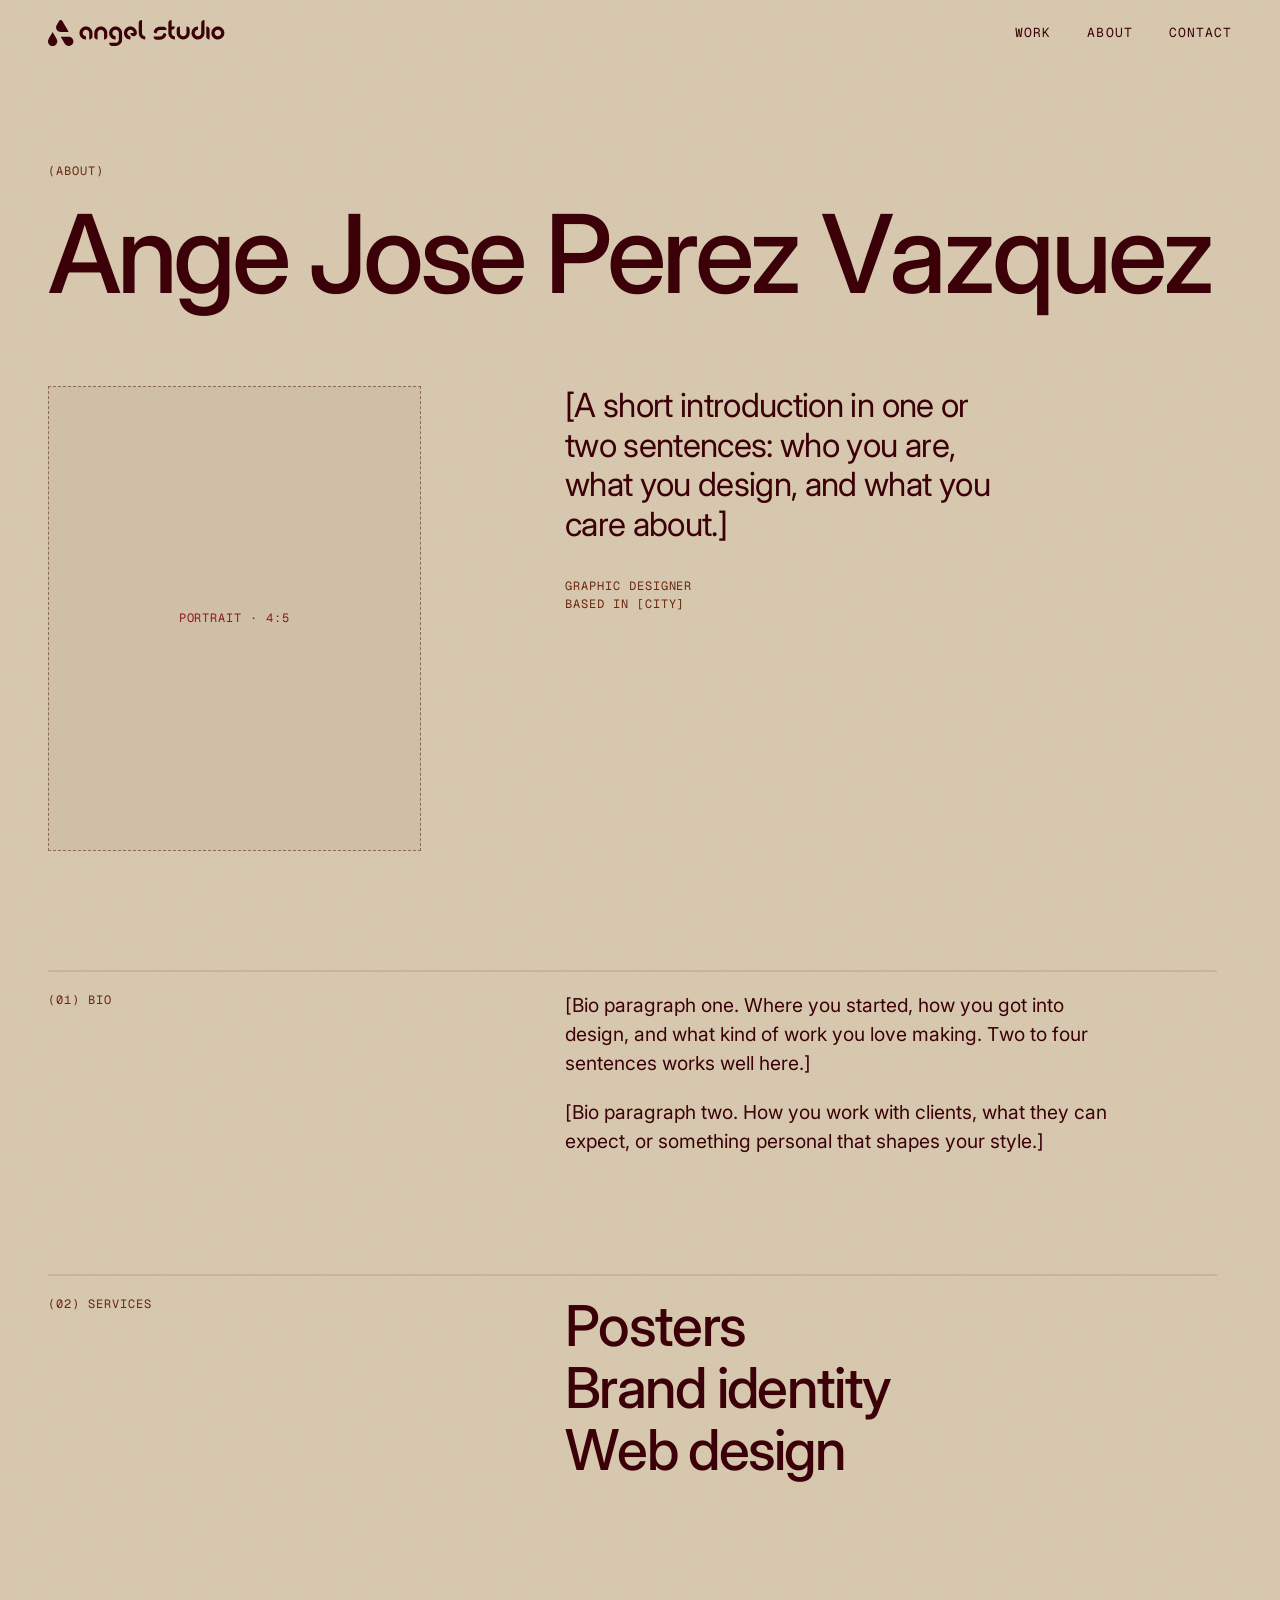
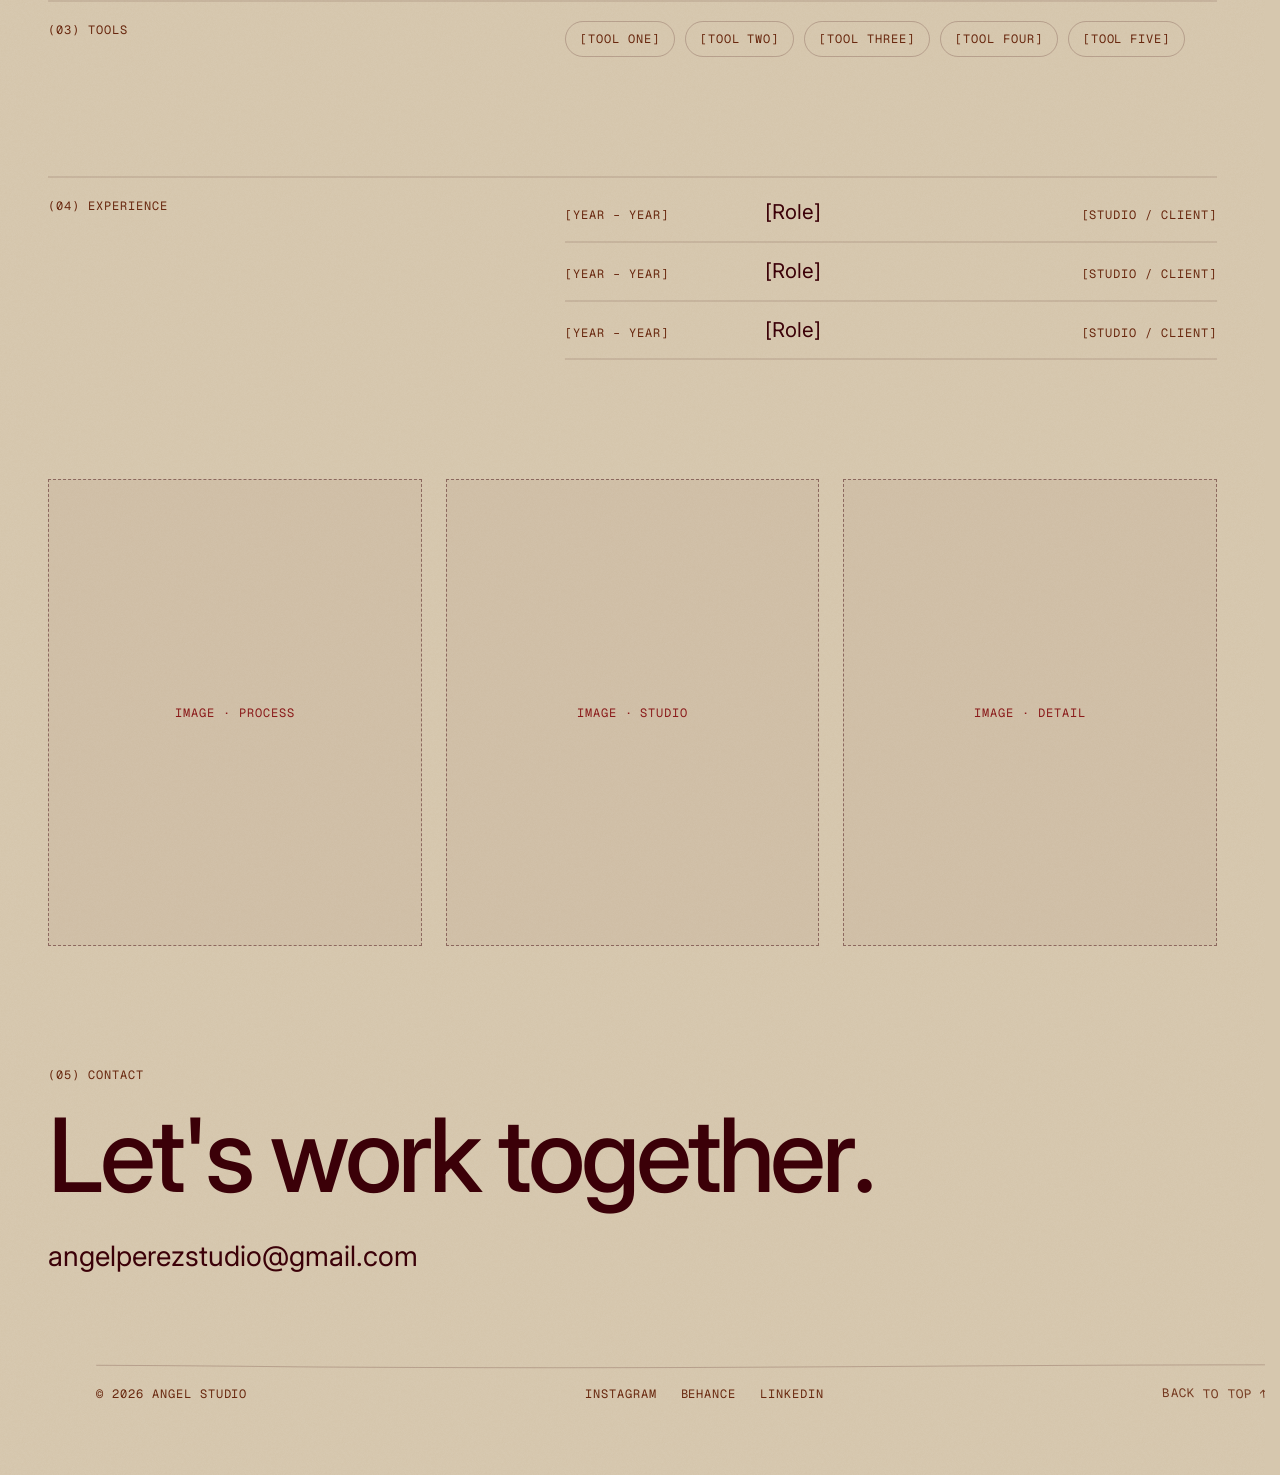
==== commit 1143bab7: "Home page: the first project of each category floats on the water, pushed along by the ripples Co-Au" ====
--- a/about/index.html
+++ b/about/index.html
@@ -37,9 +37,9 @@
   <link href="https://fonts.googleapis.com/css2?family=Geist+Mono:wght@400;500&family=Inter:wght@400;500&display=swap" rel="stylesheet">
 
   <!-- ?v=… makes browsers fetch fresh files after each update (change it every time you publish) -->
-  <link rel="stylesheet" href="../assets/css/style.css?v=20261025j">
-  <script src="../assets/js/core.js?v=20261025j" defer></script>
-  <script src="../assets/js/about.js?v=20261025j" defer></script>
+  <link rel="stylesheet" href="../assets/css/style.css?v=20261025k">
+  <script src="../assets/js/core.js?v=20261025k" defer></script>
+  <script src="../assets/js/about.js?v=20261025k" defer></script>
 </head>
 <body class="page-about">
 
--- a/assets/css/style.css
+++ b/assets/css/style.css
@@ -439,6 +439,71 @@
 .hero__logo {
   color: var(--cream);
 }
+
+/* Projects floating on the water around the logo (home.js moves them: they
+   drift, bob and get pushed along by the ripples). Behind the logo, soft-
+   edged like the cards; hovering one brings up its name. They fade in once
+   the intro is done (.is-ready) and fade with the scene as you scroll. */
+.floaters {
+  position: absolute;
+  inset: 0;
+  z-index: 0;
+  pointer-events: none;
+  opacity: 0;
+  transition: opacity 1.2s ease;
+  --fh: clamp(96px, 17vh, 170px);  /* their height (width follows each one's shape) */
+}
+.floaters.is-ready { opacity: var(--reveal, 1); transition: opacity 1.2s ease; }
+.hero__logo { z-index: 1; }       /* (in front of them) */
+.floater {
+  position: absolute;
+  left: 0;
+  top: 0;
+  display: grid;
+  height: var(--fh);
+  aspect-ratio: var(--ratio, 0.8);
+  padding: 0;
+  border: 0;
+  background: none;
+  color: var(--cream);
+  font: inherit;
+  cursor: pointer;
+  pointer-events: auto;
+  will-change: transform;
+}
+.floater:focus { outline: none; }
+.floater__img {                    /* the image (or a placeholder tint), fading to transparent all around */
+  grid-area: 1 / 1;
+  width: 100%;
+  height: 100%;
+  object-fit: cover;
+  background: rgba(214, 199, 174, 0.12);
+  --soft: 20%;
+  -webkit-mask-image:
+    linear-gradient(to right, transparent, #000 var(--soft), #000 calc(100% - var(--soft)), transparent),
+    linear-gradient(to bottom, transparent, #000 var(--soft), #000 calc(100% - var(--soft)), transparent);
+  -webkit-mask-composite: source-in;
+          mask-image:
+    linear-gradient(to right, transparent, #000 var(--soft), #000 calc(100% - var(--soft)), transparent),
+    linear-gradient(to bottom, transparent, #000 var(--soft), #000 calc(100% - var(--soft)), transparent);
+          mask-composite: intersect;
+  transition: transform 0.4s cubic-bezier(.2, .7, .2, 1);
+}
+img.floater__img { background: none; }
+.floater__name {
+  grid-area: 1 / 1;
+  align-self: end;
+  justify-self: center;
+  margin-bottom: -1.6em;
+  font-size: 12px;
+  white-space: nowrap;
+  opacity: 0;
+  transition: opacity 0.3s ease;
+}
+.floater:hover .floater__img,
+.floater:focus-visible .floater__img { transform: scale(1.08); }
+.floater:hover .floater__name,
+.floater:focus-visible .floater__name { opacity: 1; }
 .hero__logo { cursor: pointer; }  /* clicking it plays the water drop and goes to the work list (home.js) */
 .hero__logo:focus { outline: none; }
 .hero__logo:focus-visible { outline: 1px solid var(--fg-3); outline-offset: 12px; }
@@ -1065,6 +1130,8 @@
 }
 .js.is-phone .scene { position: relative; inset: auto; }
 .js.is-phone .scene--hero { min-height: 100vh; min-height: 100svh; }
+.js.is-phone .floaters { --fh: 84px; }
+.js.is-phone .floater__name { opacity: 1; font-size: 11px; }  /* (no hover: names always shown) */
 /* Phones, About page: the image boxes are simply there (no fade or drift) */
 @media (max-width: 699.98px) {
   .js .reveal .ph { opacity: 1; transform: none; transition: none; }
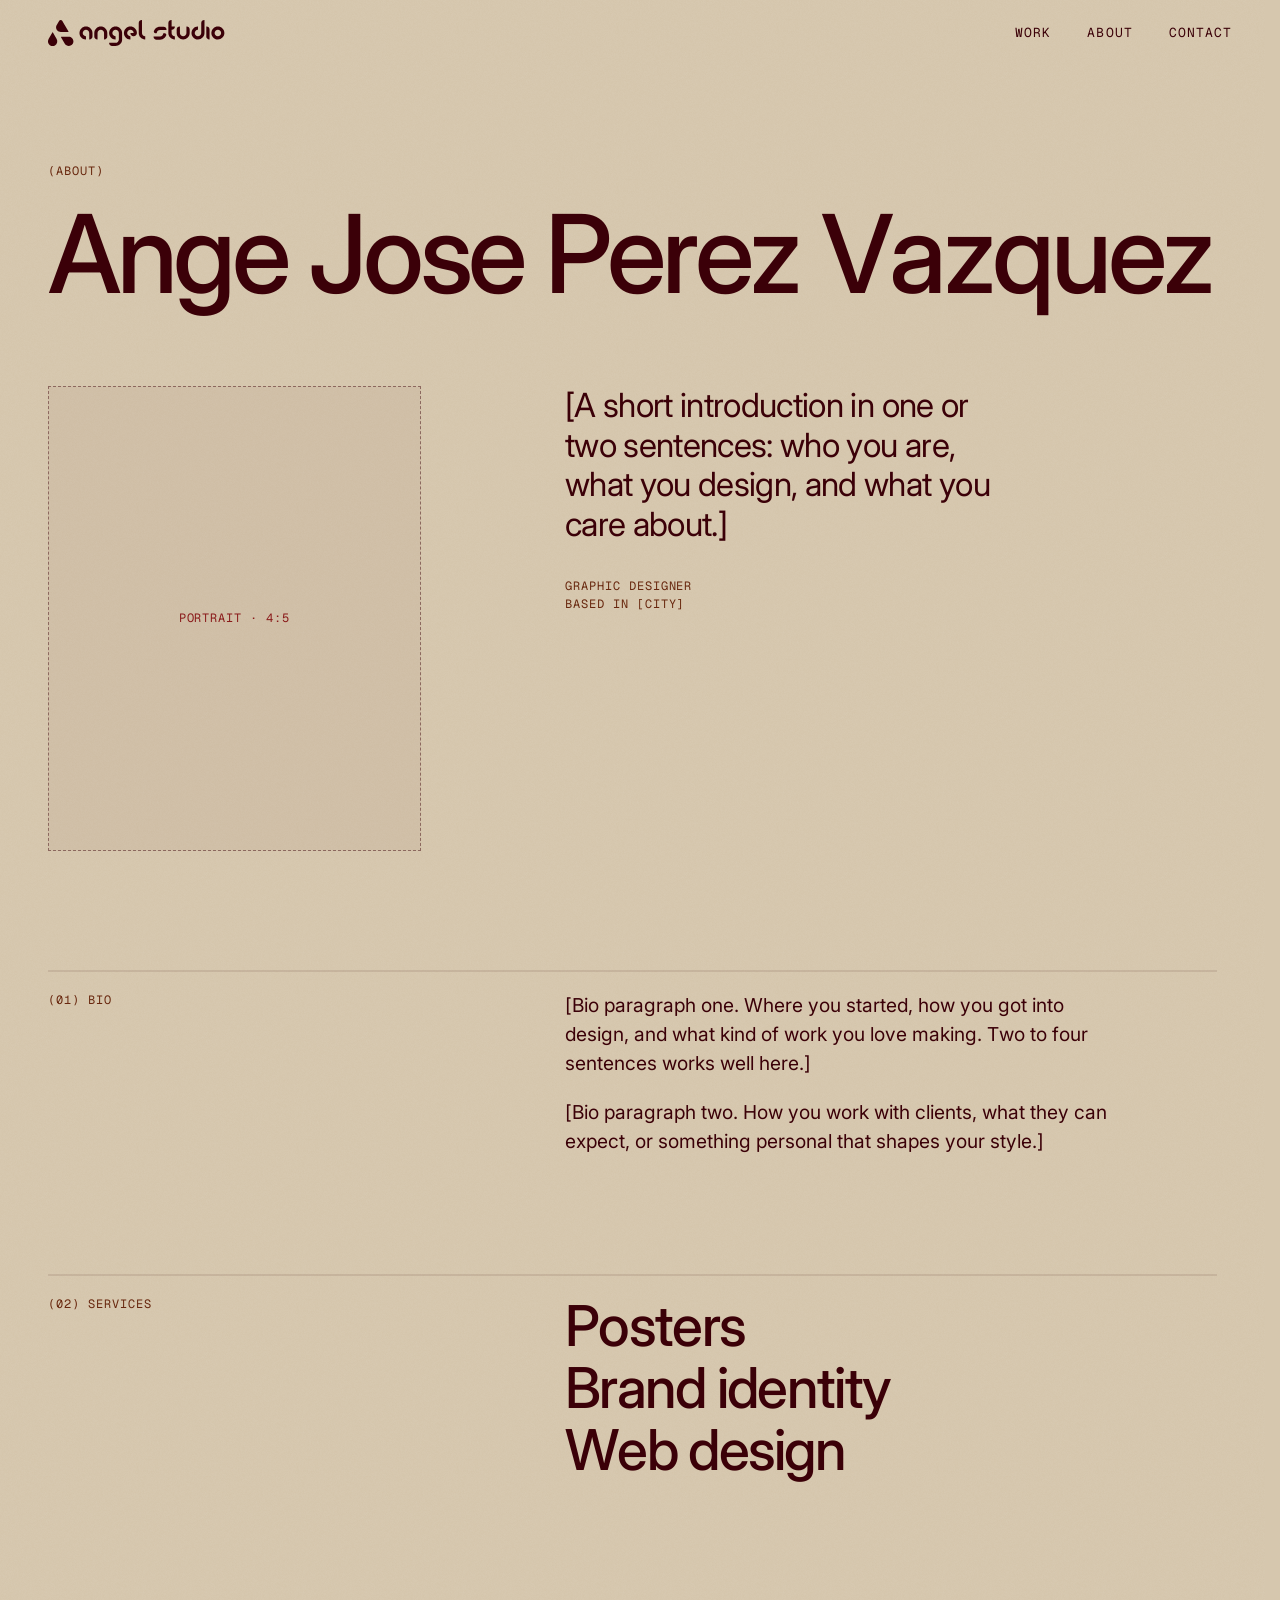
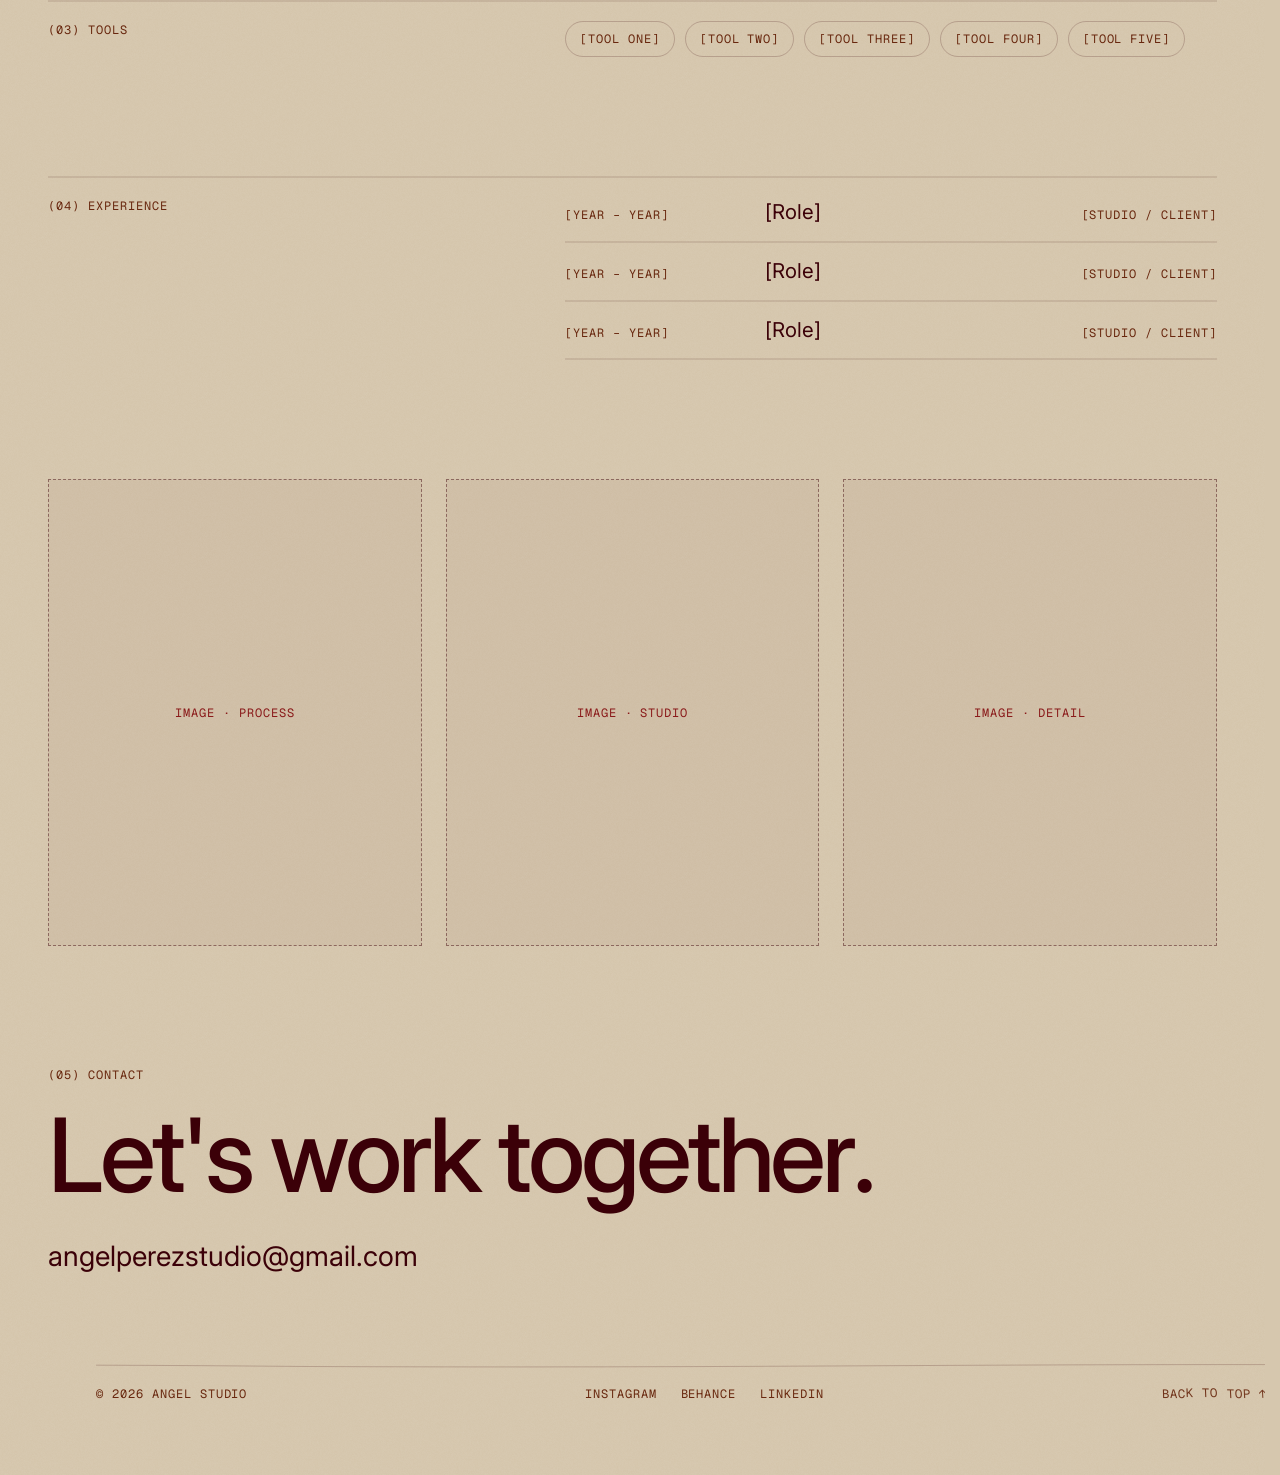
==== commit be079096: "Cards: remove the faded edges Co-Authored-By: Claude Opus 5.5 <noreply@anthropic.com>" ====
--- a/about/index.html
+++ b/about/index.html
@@ -37,9 +37,9 @@
   <link href="https://fonts.googleapis.com/css2?family=Geist+Mono:wght@400;500&family=Inter:wght@400;500&display=swap" rel="stylesheet">
 
   <!-- ?v=… makes browsers fetch fresh files after each update (change it every time you publish) -->
-  <link rel="stylesheet" href="../assets/css/style.css?v=20261025k">
-  <script src="../assets/js/core.js?v=20261025k" defer></script>
-  <script src="../assets/js/about.js?v=20261025k" defer></script>
+  <link rel="stylesheet" href="../assets/css/style.css?v=20261025l">
+  <script src="../assets/js/core.js?v=20261025l" defer></script>
+  <script src="../assets/js/about.js?v=20261025l" defer></script>
 </head>
 <body class="page-about">
 
--- a/assets/css/style.css
+++ b/assets/css/style.css
@@ -441,8 +441,8 @@
 }
 
 /* Projects floating on the water around the logo (home.js moves them: they
-   drift, bob and get pushed along by the ripples). Behind the logo, soft-
-   edged like the cards; hovering one brings up its name. They fade in once
+   drift, bob and get pushed along by the ripples). Behind the logo, like the
+   cards; hovering one brings up its name. They fade in once
    the intro is done (.is-ready) and fade with the scene as you scroll. */
 .floaters {
   position: absolute;
@@ -472,21 +472,13 @@
   will-change: transform;
 }
 .floater:focus { outline: none; }
-.floater__img {                    /* the image (or a placeholder tint), fading to transparent all around */
+.floater__img {                    /* the image (or a placeholder tint), with slightly rounded corners */
   grid-area: 1 / 1;
   width: 100%;
   height: 100%;
   object-fit: cover;
+  border-radius: 6px;
   background: rgba(214, 199, 174, 0.12);
-  --soft: 20%;
-  -webkit-mask-image:
-    linear-gradient(to right, transparent, #000 var(--soft), #000 calc(100% - var(--soft)), transparent),
-    linear-gradient(to bottom, transparent, #000 var(--soft), #000 calc(100% - var(--soft)), transparent);
-  -webkit-mask-composite: source-in;
-          mask-image:
-    linear-gradient(to right, transparent, #000 var(--soft), #000 calc(100% - var(--soft)), transparent),
-    linear-gradient(to bottom, transparent, #000 var(--soft), #000 calc(100% - var(--soft)), transparent);
-          mask-composite: intersect;
   transition: transform 0.4s cubic-bezier(.2, .7, .2, 1);
 }
 img.floater__img { background: none; }
@@ -668,23 +660,14 @@
   cursor: pointer;
 }
 .work-card__open:focus { outline: none; }  /* (keyboard focus shows as the card growing, with its quick line) */
-/* The image (or, for now, a placeholder tint) has no hard edges: it fades to
-   transparent all around (--soft: how much of each side fades) */
+/* The image (or, for now, a placeholder tint), with slightly rounded corners */
 .work-card__open::before,
 .work-card__open > img {
   grid-area: 1 / 1;
   width: 100%;
   height: 100%;
   object-fit: cover;
-  --soft: 22%;
-  -webkit-mask-image:
-    linear-gradient(to right, transparent, #000 var(--soft), #000 calc(100% - var(--soft)), transparent),
-    linear-gradient(to bottom, transparent, #000 var(--soft), #000 calc(100% - var(--soft)), transparent);
-  -webkit-mask-composite: source-in;
-          mask-image:
-    linear-gradient(to right, transparent, #000 var(--soft), #000 calc(100% - var(--soft)), transparent),
-    linear-gradient(to bottom, transparent, #000 var(--soft), #000 calc(100% - var(--soft)), transparent);
-          mask-composite: intersect;
+  border-radius: 6px;
 }
 .work-card__open::before { content: ""; background: rgba(59, 0, 8, 0.1); }  /* (placeholder) */
 .work-card__open:has(img)::before { content: none; }
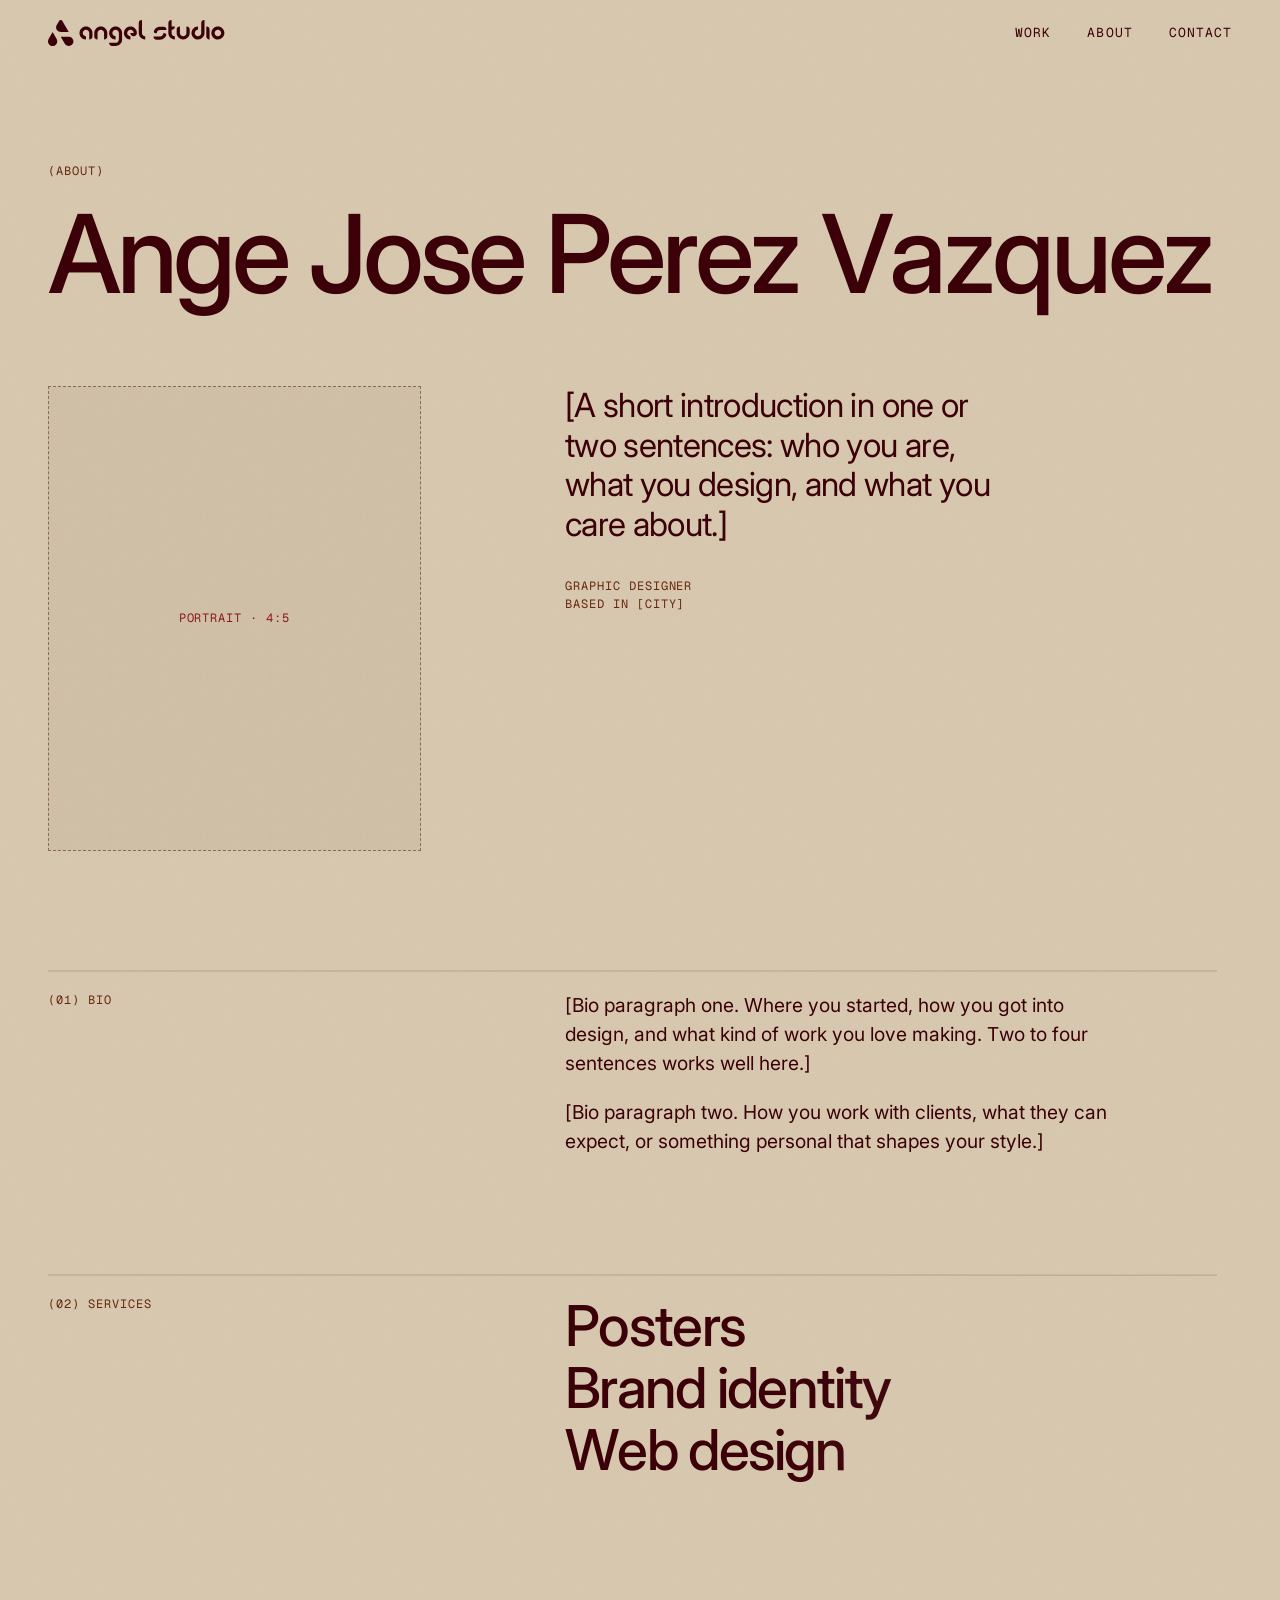
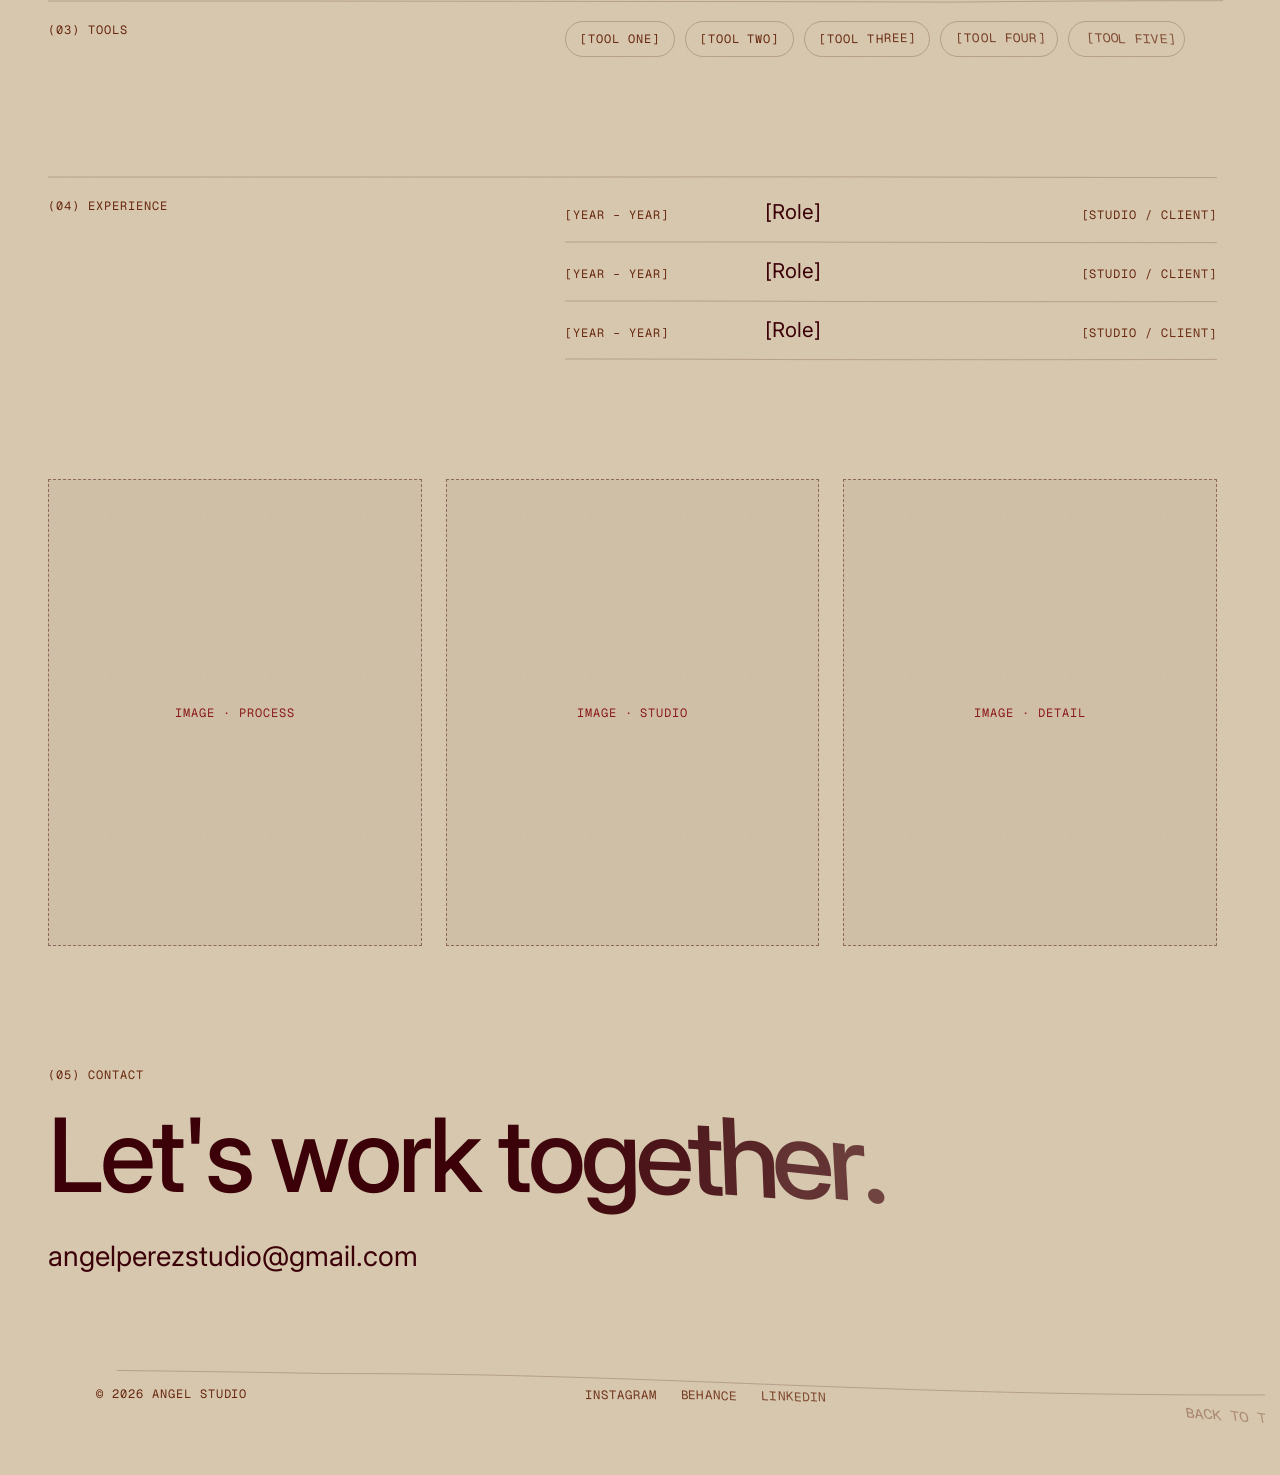
==== commit f37e0276: "Logo rises out of the water with drops falling into ripples; floating projects never overlap Co-Auth" ====
--- a/about/index.html
+++ b/about/index.html
@@ -37,9 +37,9 @@
   <link href="https://fonts.googleapis.com/css2?family=Geist+Mono:wght@400;500&family=Inter:wght@400;500&display=swap" rel="stylesheet">
 
   <!-- ?v=… makes browsers fetch fresh files after each update (change it every time you publish) -->
-  <link rel="stylesheet" href="../assets/css/style.css?v=20261025l">
-  <script src="../assets/js/core.js?v=20261025l" defer></script>
-  <script src="../assets/js/about.js?v=20261025l" defer></script>
+  <link rel="stylesheet" href="../assets/css/style.css?v=20261025m">
+  <script src="../assets/js/core.js?v=20261025m" defer></script>
+  <script src="../assets/js/about.js?v=20261025m" defer></script>
 </head>
 <body class="page-about">
 
--- a/assets/css/style.css
+++ b/assets/css/style.css
@@ -505,6 +505,35 @@
 /* The logo casts a soft shadow down onto the background (.hero__shadow, a
    live copy of the logo). --shadow-drop: how far below the logo it falls. */
 .hero__logo { position: relative; isolation: isolate; --shadow-drop: 9%; }
+/* The water sliding off as the logo rises out of the water: a bright copy of
+   the logo seen only through a soft band (--wet: where the band is, 0 = above
+   the logo, 1 = below it), which home.js runs down over the letters */
+.hero__wet {
+  position: absolute;
+  left: 0;
+  top: 0;
+  width: 100%;
+  height: 100%;
+  overflow: visible;
+  pointer-events: none;
+  color: #fffaf0;
+  opacity: 0;
+  --wet: 0;
+  -webkit-mask-image: linear-gradient(to bottom, transparent calc(var(--wet) * 160% - 60%), #000 calc(var(--wet) * 160% - 30%), rgba(0, 0, 0, 0.35) calc(var(--wet) * 160% - 12%), transparent calc(var(--wet) * 160%));
+          mask-image: linear-gradient(to bottom, transparent calc(var(--wet) * 160% - 60%), #000 calc(var(--wet) * 160% - 30%), rgba(0, 0, 0, 0.35) calc(var(--wet) * 160% - 12%), transparent calc(var(--wet) * 160%));
+}
+/* The drops of water falling off the letters (home.js makes them; each one
+   that lands makes a ripple) */
+.drip {
+  position: fixed;
+  z-index: 1;
+  width: 7px;
+  height: 9px;
+  margin: -4px 0 0 -3.5px;
+  border-radius: 50% 50% 50% 50% / 62% 62% 38% 38%;
+  background: rgba(240, 230, 212, 0.85);
+  pointer-events: none;
+}
 .hero__shadow {
   position: absolute;
   left: 0;
@@ -1213,6 +1242,7 @@
   *, *::before, *::after { transition: none !important; animation: none !important; }
   /* Except the work cards rising, growing and the lines fading near them:
      small motions you start yourself by hovering, and the whole point of the work list */
+  .floaters { transition: opacity 1.2s ease !important; }
   .work-card { transition: var(--sink) !important; }
   .work-list > li.is-active .work-card { transition: var(--rise) !important; }
   .work-card__desc { transition: opacity 0.2s ease !important; }
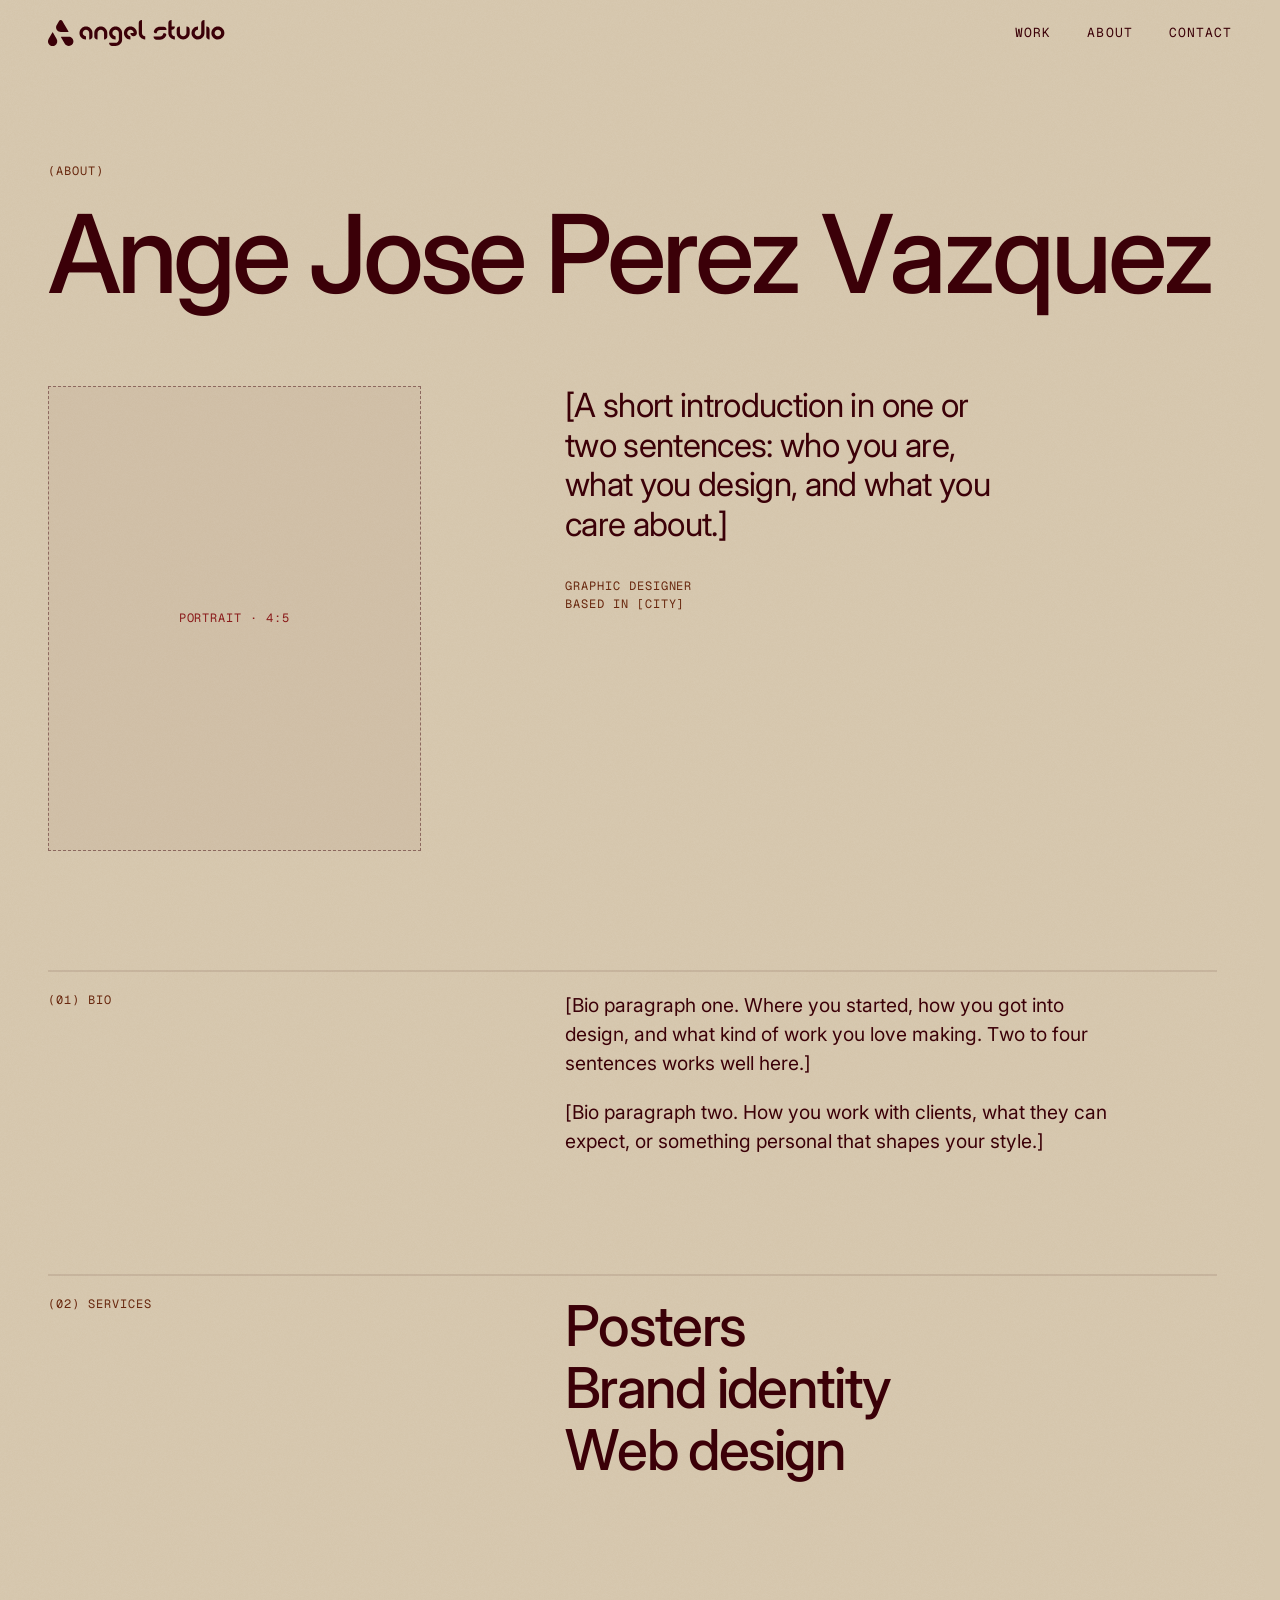
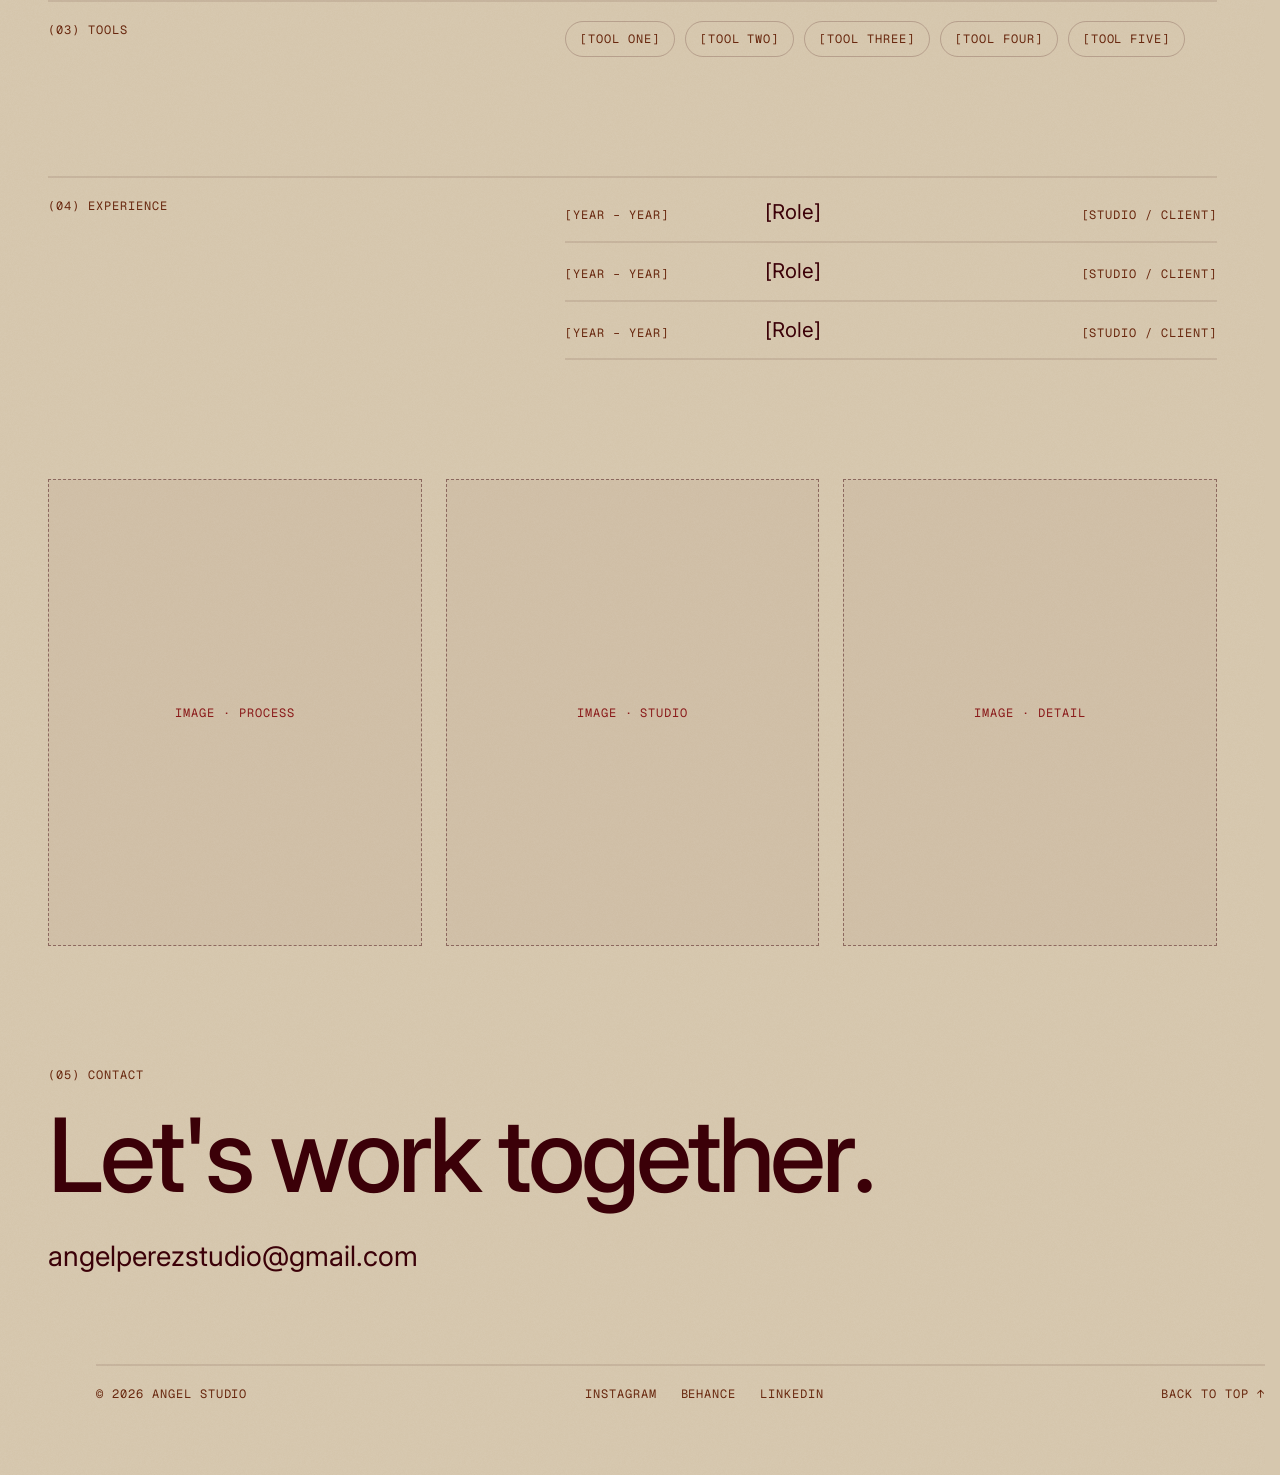
==== commit 6a80dc9a: "Logo rise v2: top-down, grows toward you out of the burgundy, water film runs off with ripples Co-Au" ====
--- a/about/index.html
+++ b/about/index.html
@@ -37,9 +37,9 @@
   <link href="https://fonts.googleapis.com/css2?family=Geist+Mono:wght@400;500&family=Inter:wght@400;500&display=swap" rel="stylesheet">
 
   <!-- ?v=… makes browsers fetch fresh files after each update (change it every time you publish) -->
-  <link rel="stylesheet" href="../assets/css/style.css?v=20261025m">
-  <script src="../assets/js/core.js?v=20261025m" defer></script>
-  <script src="../assets/js/about.js?v=20261025m" defer></script>
+  <link rel="stylesheet" href="../assets/css/style.css?v=20261025n">
+  <script src="../assets/js/core.js?v=20261025n" defer></script>
+  <script src="../assets/js/about.js?v=20261025n" defer></script>
 </head>
 <body class="page-about">
 
--- a/assets/css/style.css
+++ b/assets/css/style.css
@@ -505,9 +505,10 @@
 /* The logo casts a soft shadow down onto the background (.hero__shadow, a
    live copy of the logo). --shadow-drop: how far below the logo it falls. */
 .hero__logo { position: relative; isolation: isolate; --shadow-drop: 9%; }
-/* The water sliding off as the logo rises out of the water: a bright copy of
-   the logo seen only through a soft band (--wet: where the band is, 0 = above
-   the logo, 1 = below it), which home.js runs down over the letters */
+/* The water running off as the logo rises out of it (home.js animates it):
+   a film of burgundy water over the letters, receding from the middle with a
+   line of light along its edge, and the water spilling outward over the
+   letters' edges (an outline that spreads and fades). Hidden otherwise. */
 .hero__wet {
   position: absolute;
   left: 0;
@@ -516,24 +517,12 @@
   height: 100%;
   overflow: visible;
   pointer-events: none;
-  color: #fffaf0;
-  opacity: 0;
-  --wet: 0;
-  -webkit-mask-image: linear-gradient(to bottom, transparent calc(var(--wet) * 160% - 60%), #000 calc(var(--wet) * 160% - 30%), rgba(0, 0, 0, 0.35) calc(var(--wet) * 160% - 12%), transparent calc(var(--wet) * 160%));
-          mask-image: linear-gradient(to bottom, transparent calc(var(--wet) * 160% - 60%), #000 calc(var(--wet) * 160% - 30%), rgba(0, 0, 0, 0.35) calc(var(--wet) * 160% - 12%), transparent calc(var(--wet) * 160%));
-}
-/* The drops of water falling off the letters (home.js makes them; each one
-   that lands makes a ripple) */
-.drip {
-  position: fixed;
-  z-index: 1;
-  width: 7px;
-  height: 9px;
-  margin: -4px 0 0 -3.5px;
-  border-radius: 50% 50% 50% 50% / 62% 62% 38% 38%;
-  background: rgba(240, 230, 212, 0.85);
-  pointer-events: none;
-}
+  visibility: hidden;
+}
+.hero__wet.is-on { visibility: visible; }
+.hero__film { color: rgba(59, 0, 8, 0.62); }
+.hero__front { color: rgba(255, 246, 230, 0.55); }
+.hero__spill { color: transparent; fill: none; stroke: rgba(214, 199, 174, 0.22); stroke-width: 0; stroke-linejoin: round; }
 .hero__shadow {
   position: absolute;
   left: 0;
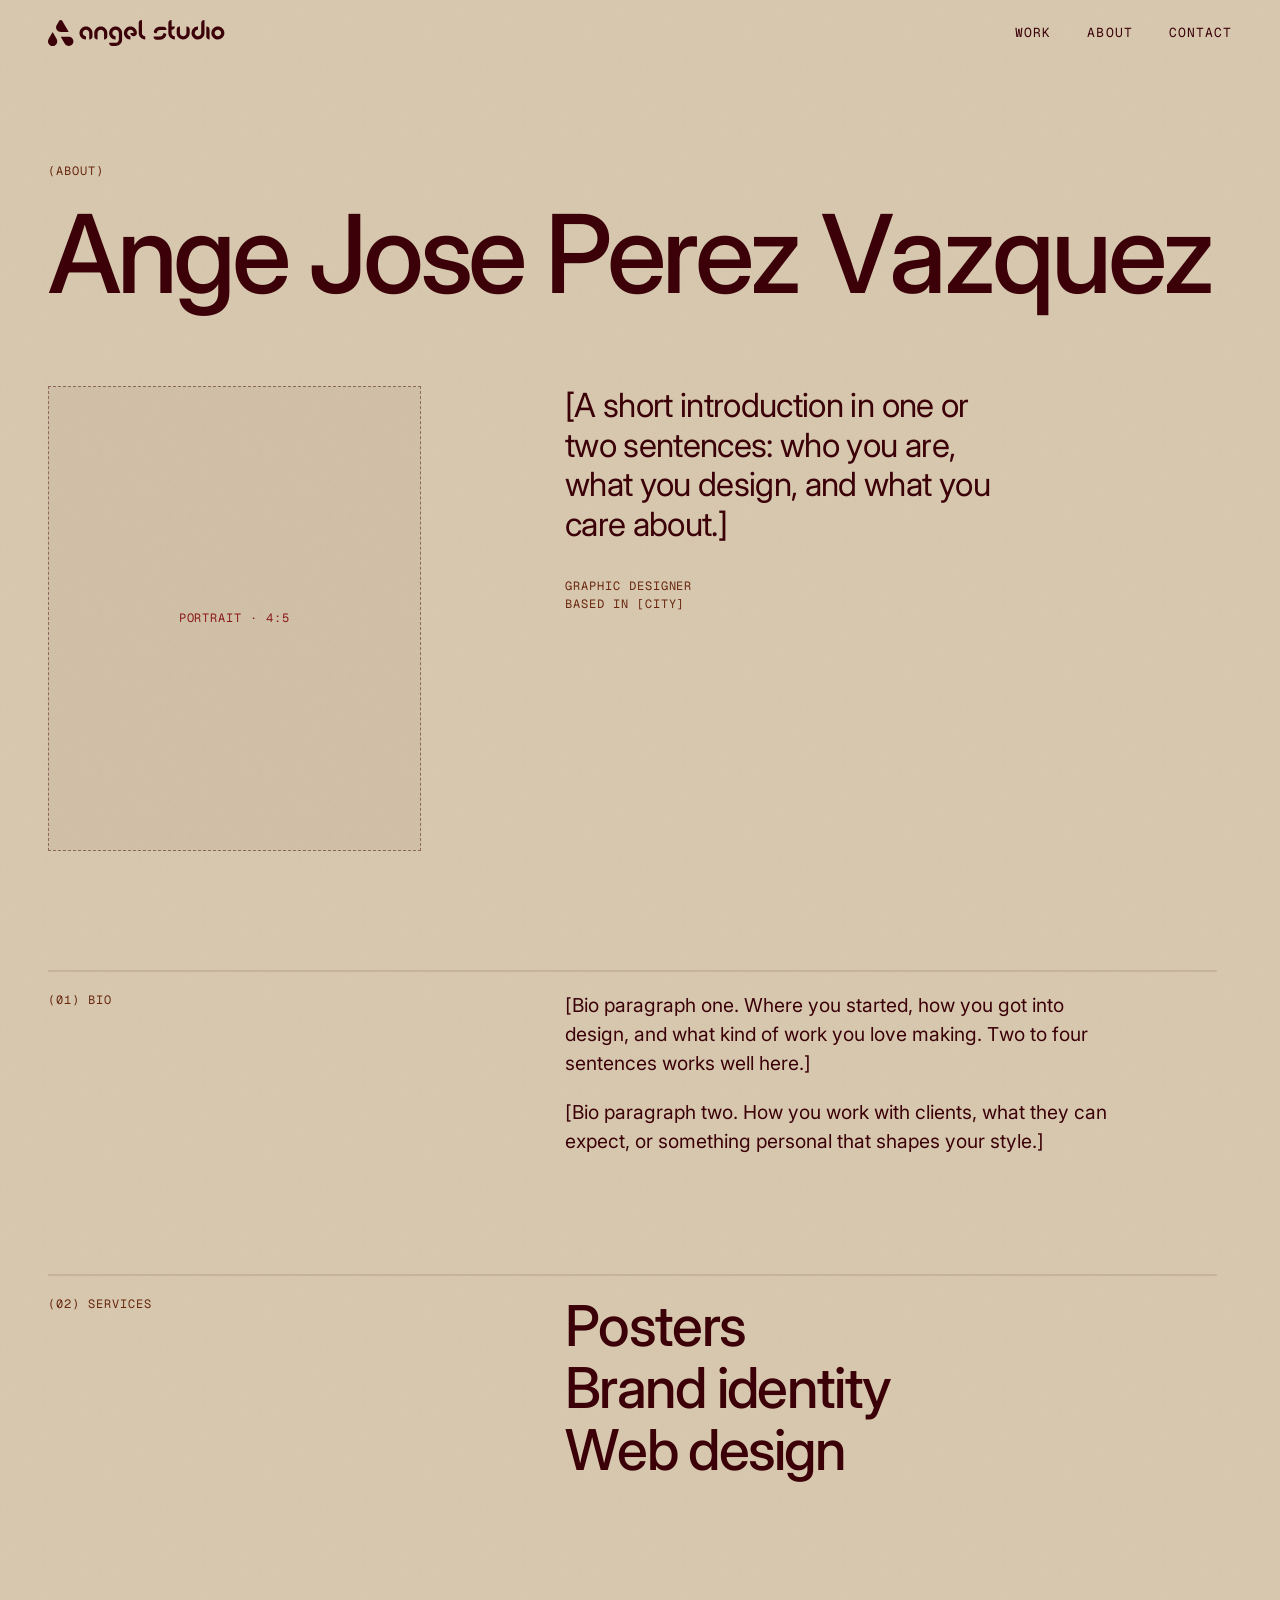
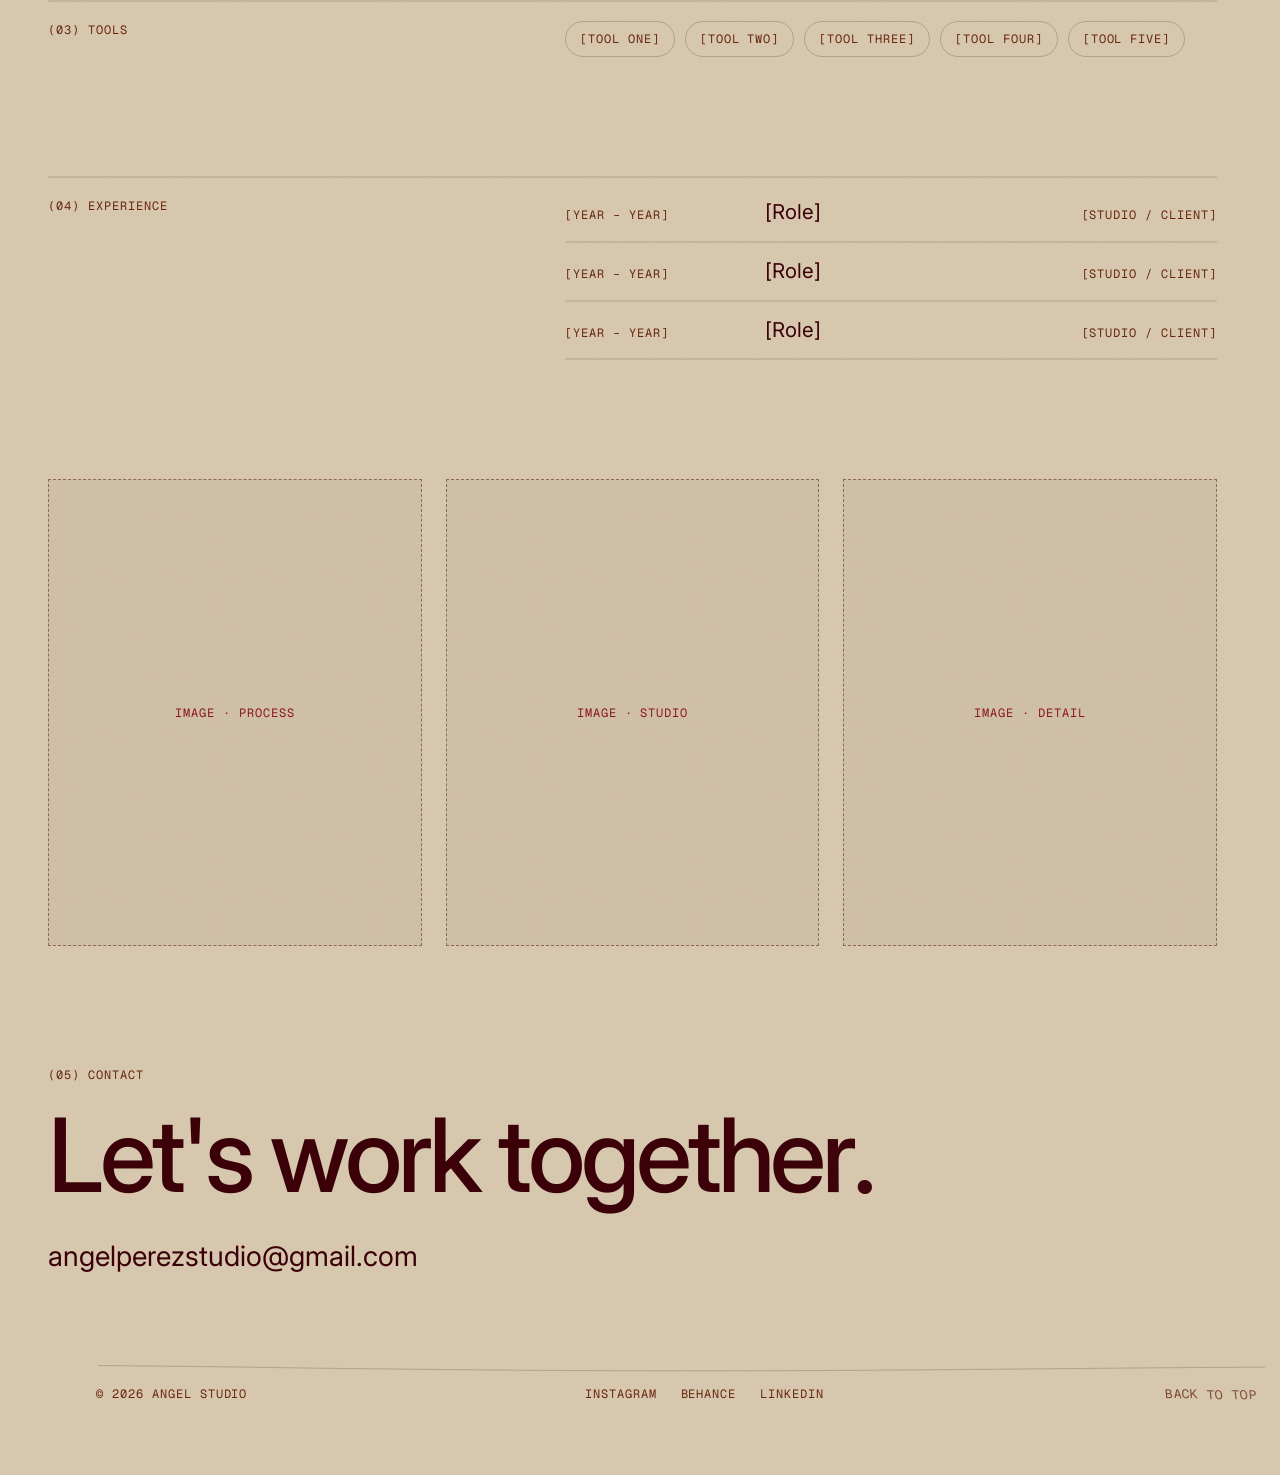
==== commit fefe1a7c: "Test: WebGL logo rise out of the water (?intro=water) Co-Authored-By: Claude Opus 5.5 <noreply@anthr" ====
--- a/about/index.html
+++ b/about/index.html
@@ -37,9 +37,9 @@
   <link href="https://fonts.googleapis.com/css2?family=Geist+Mono:wght@400;500&family=Inter:wght@400;500&display=swap" rel="stylesheet">
 
   <!-- ?v=… makes browsers fetch fresh files after each update (change it every time you publish) -->
-  <link rel="stylesheet" href="../assets/css/style.css?v=20261025n">
-  <script src="../assets/js/core.js?v=20261025n" defer></script>
-  <script src="../assets/js/about.js?v=20261025n" defer></script>
+  <link rel="stylesheet" href="../assets/css/style.css?v=20261025o">
+  <script src="../assets/js/core.js?v=20261025o" defer></script>
+  <script src="../assets/js/about.js?v=20261025o" defer></script>
 </head>
 <body class="page-about">
 
--- a/assets/css/style.css
+++ b/assets/css/style.css
@@ -520,6 +520,13 @@
   visibility: hidden;
 }
 .hero__wet.is-on { visibility: visible; }
+/* The WebGL version of the rise (water-intro.js, ?intro=water): its canvas
+   over the logo; the real logo waits hidden, then fades in as it hands over */
+.hero__water { position: absolute; z-index: 2; pointer-events: none; transition: opacity 0.45s ease; }
+.hero__logo .logo,
+.hero__logo .hero__shadow { transition: opacity 0.45s ease; }
+.hero__logo.is-water .logo,
+.hero__logo.is-water .hero__shadow { opacity: 0; transition: none; }
 .hero__film { color: rgba(59, 0, 8, 0.62); }
 .hero__front { color: rgba(255, 246, 230, 0.55); }
 .hero__spill { color: transparent; fill: none; stroke: rgba(214, 199, 174, 0.22); stroke-width: 0; stroke-linejoin: round; }
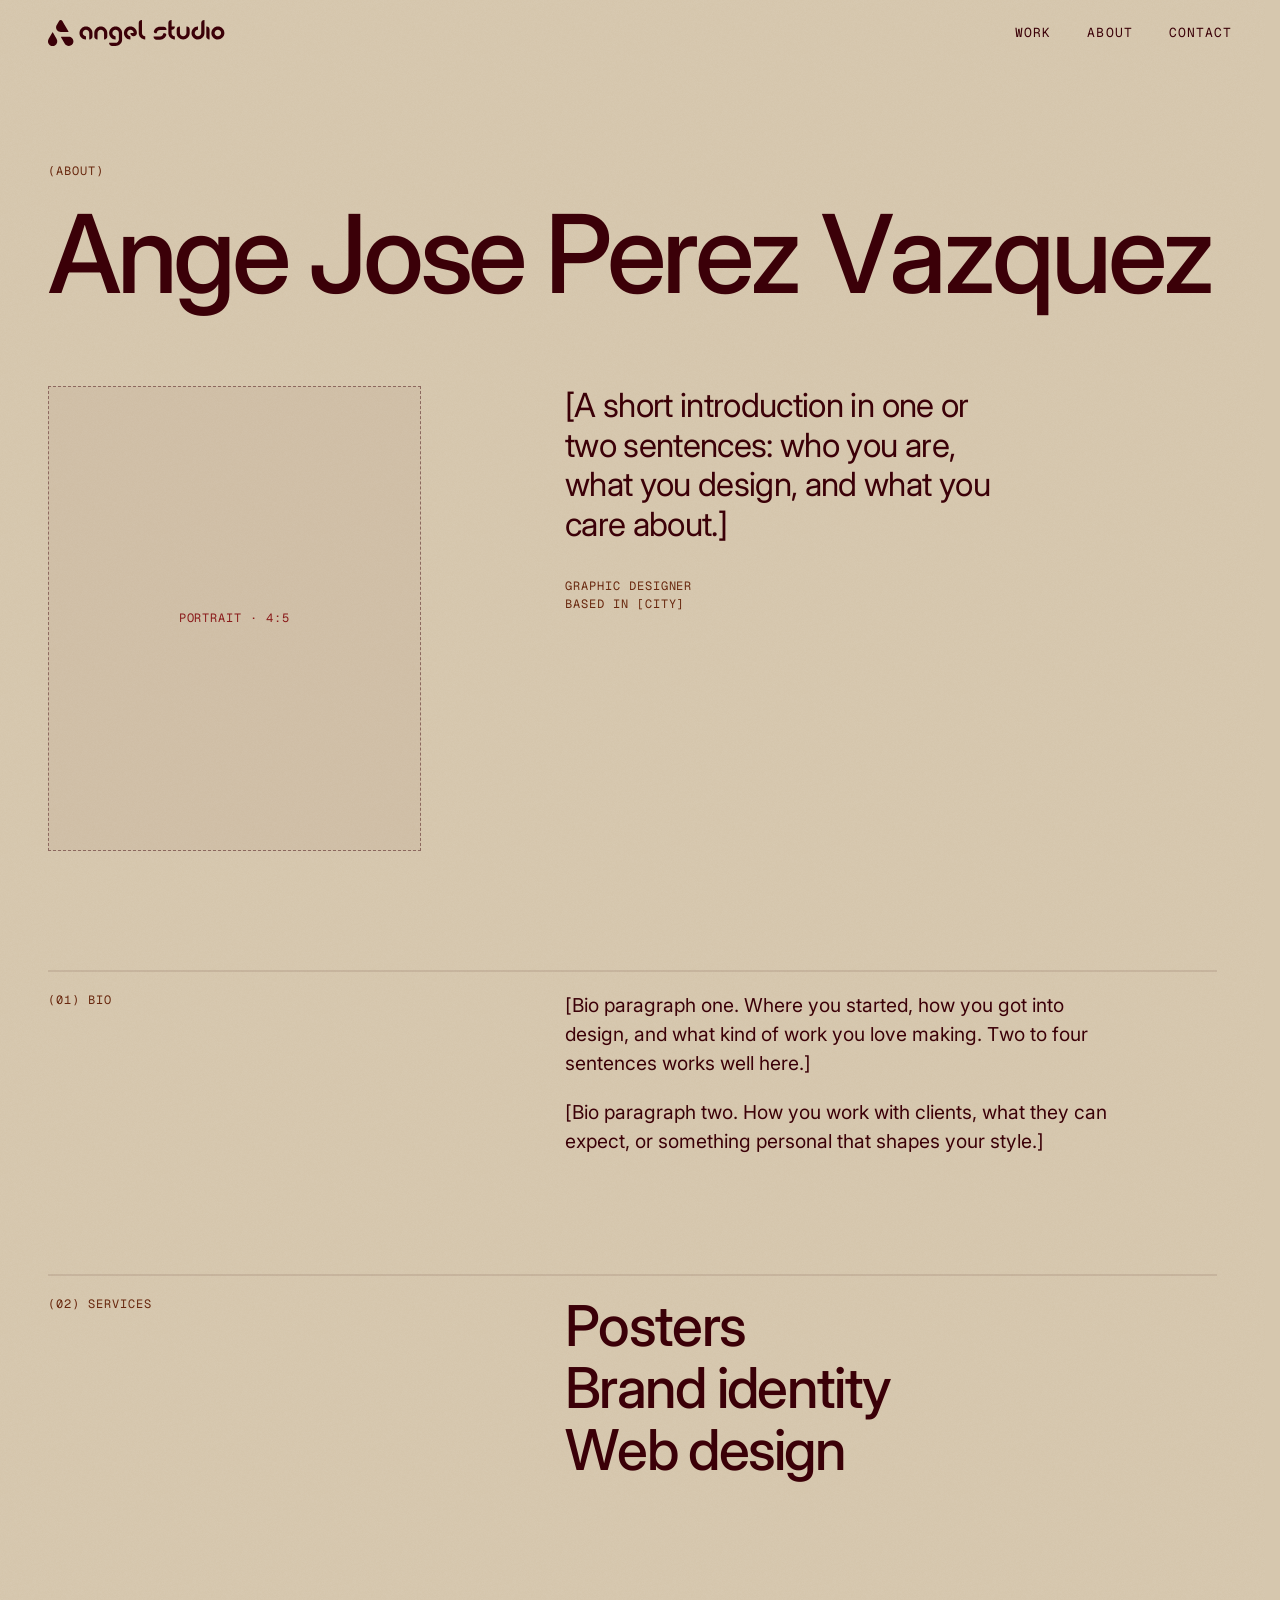
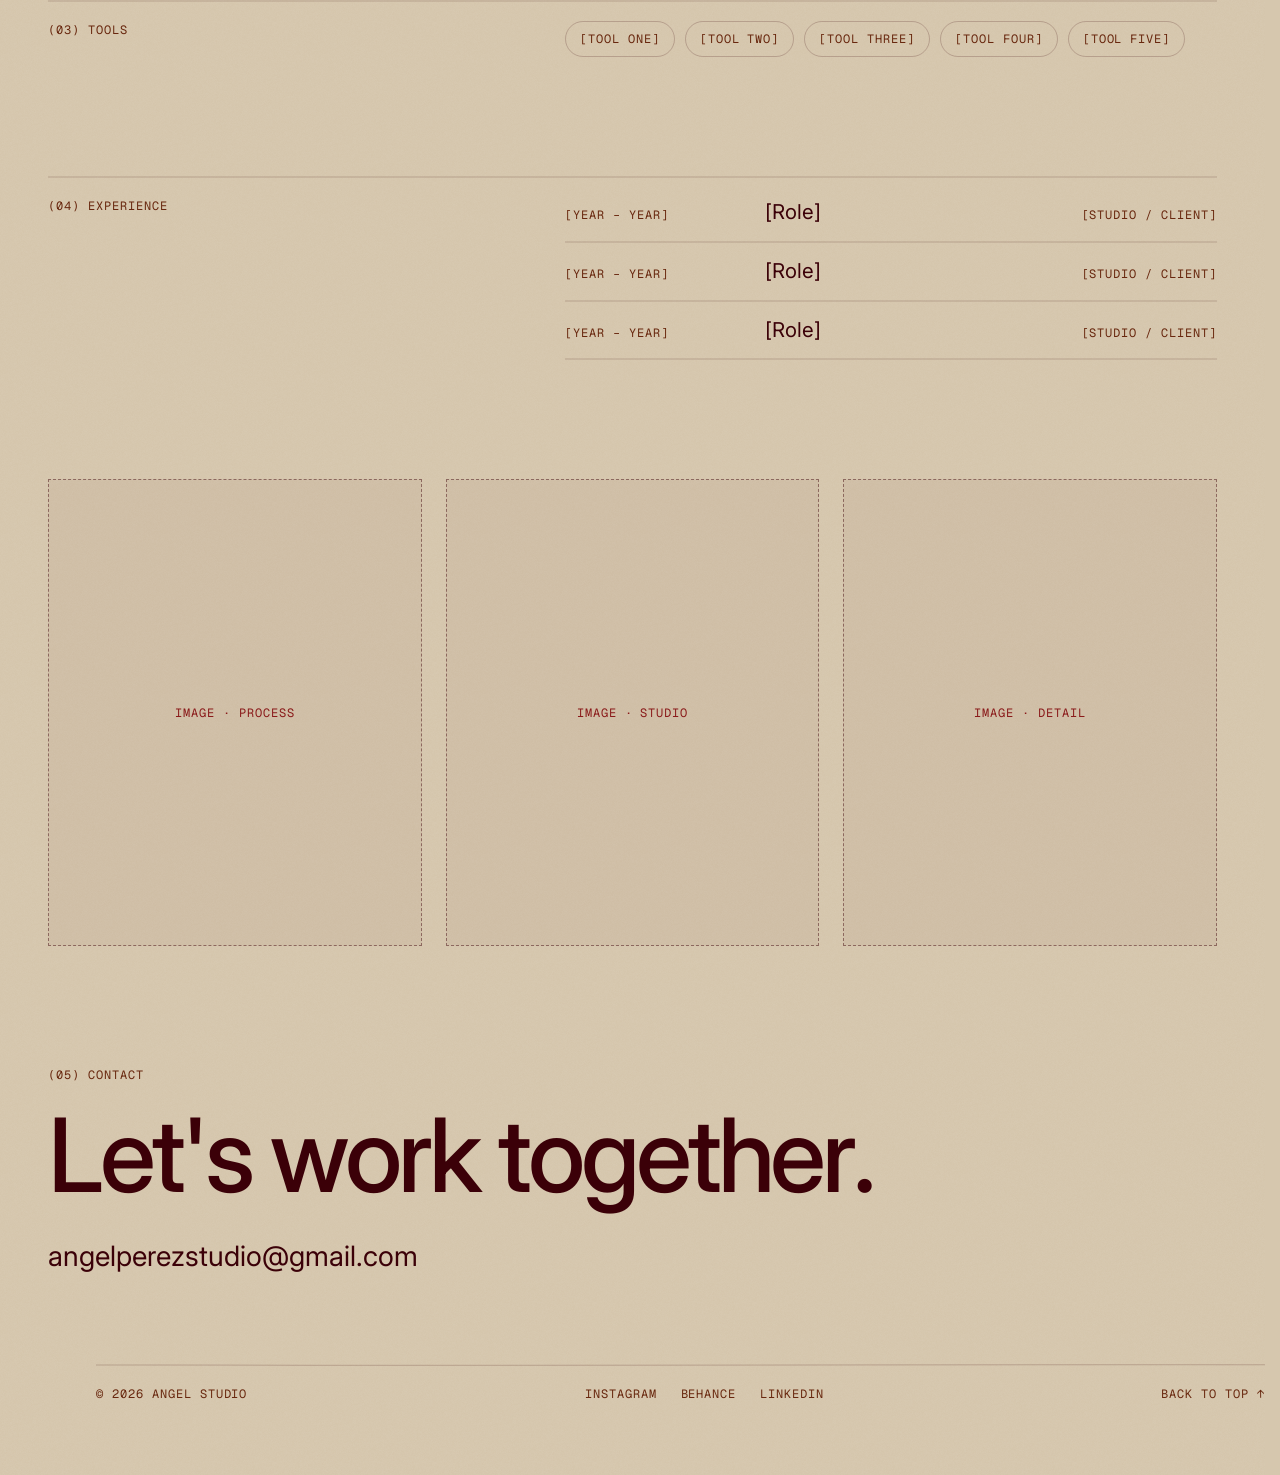
==== commit 1d59274f: "Test water intro v2: flat logo, burgundy liquid runs off it, no bending Co-Authored-By: Claude Opus " ====
--- a/about/index.html
+++ b/about/index.html
@@ -37,9 +37,9 @@
   <link href="https://fonts.googleapis.com/css2?family=Geist+Mono:wght@400;500&family=Inter:wght@400;500&display=swap" rel="stylesheet">
 
   <!-- ?v=… makes browsers fetch fresh files after each update (change it every time you publish) -->
-  <link rel="stylesheet" href="../assets/css/style.css?v=20261025o">
-  <script src="../assets/js/core.js?v=20261025o" defer></script>
-  <script src="../assets/js/about.js?v=20261025o" defer></script>
+  <link rel="stylesheet" href="../assets/css/style.css?v=20261025p">
+  <script src="../assets/js/core.js?v=20261025p" defer></script>
+  <script src="../assets/js/about.js?v=20261025p" defer></script>
 </head>
 <body class="page-about">
 
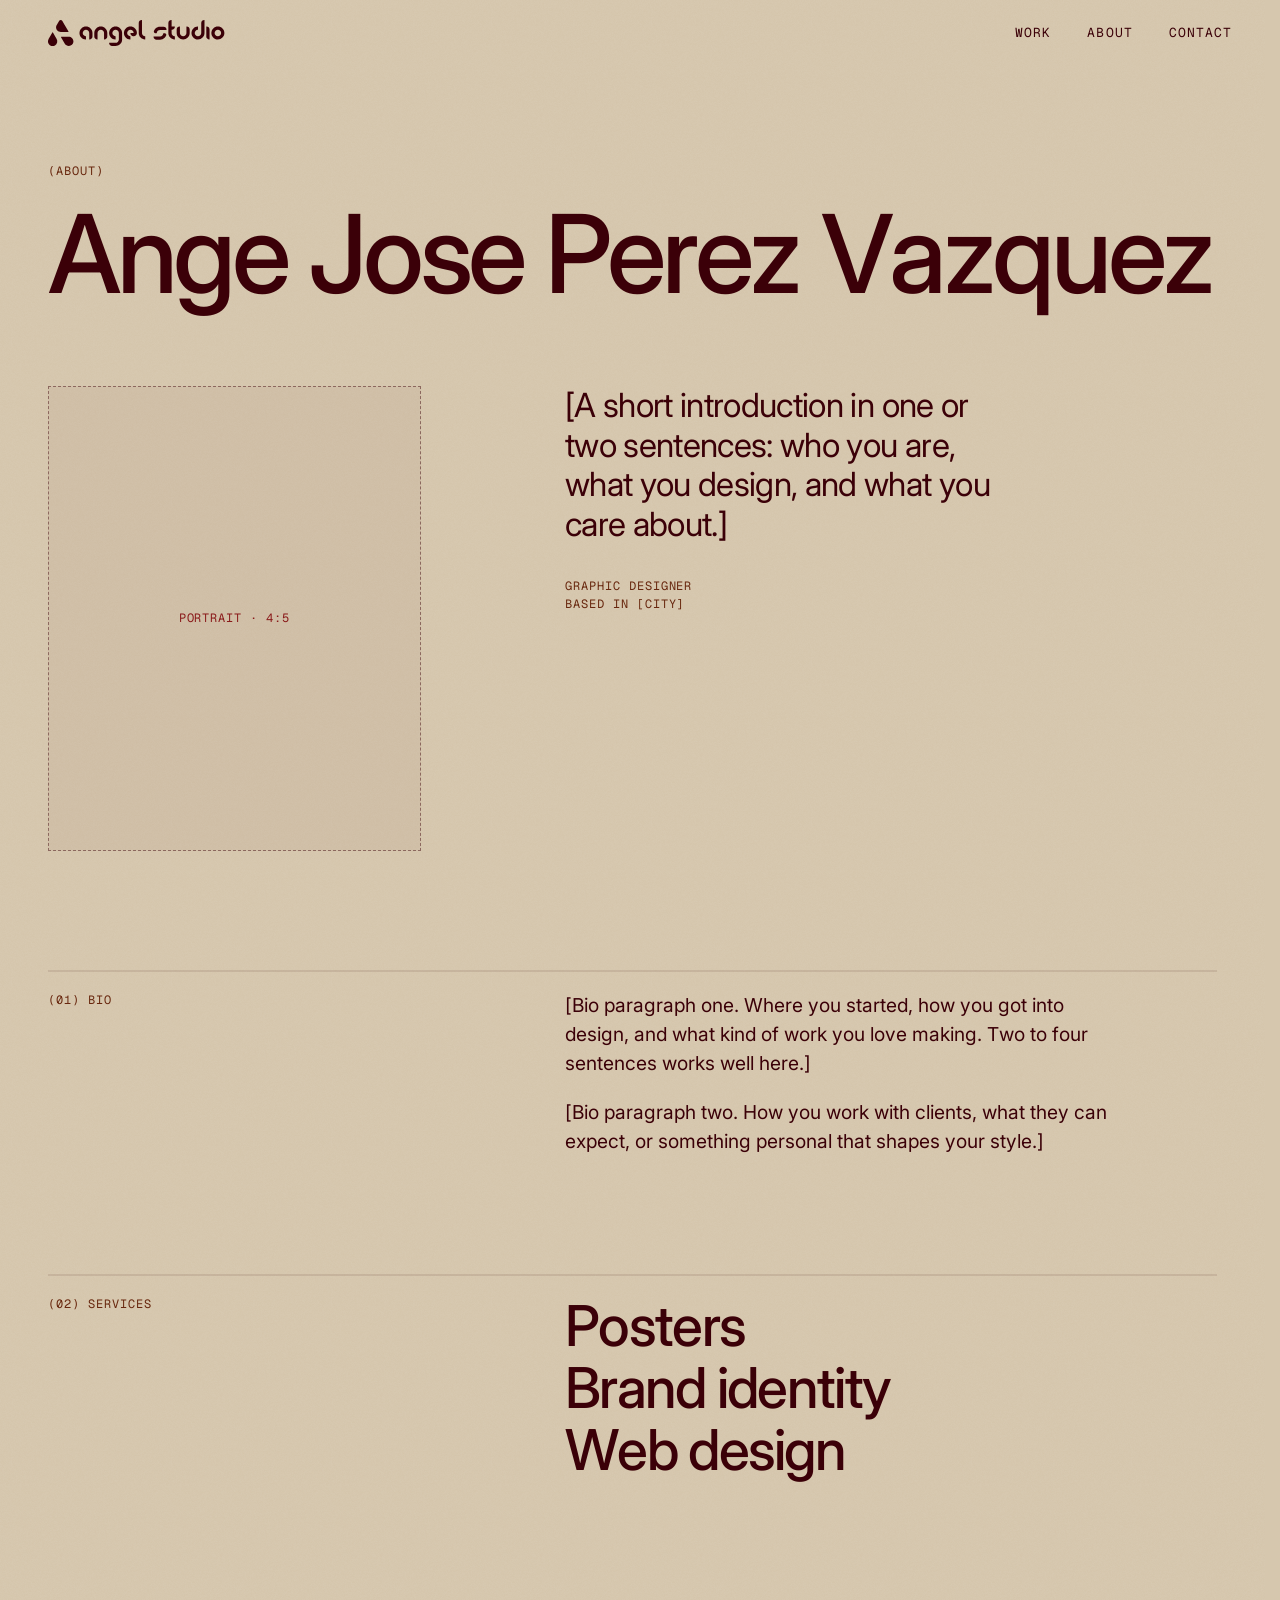
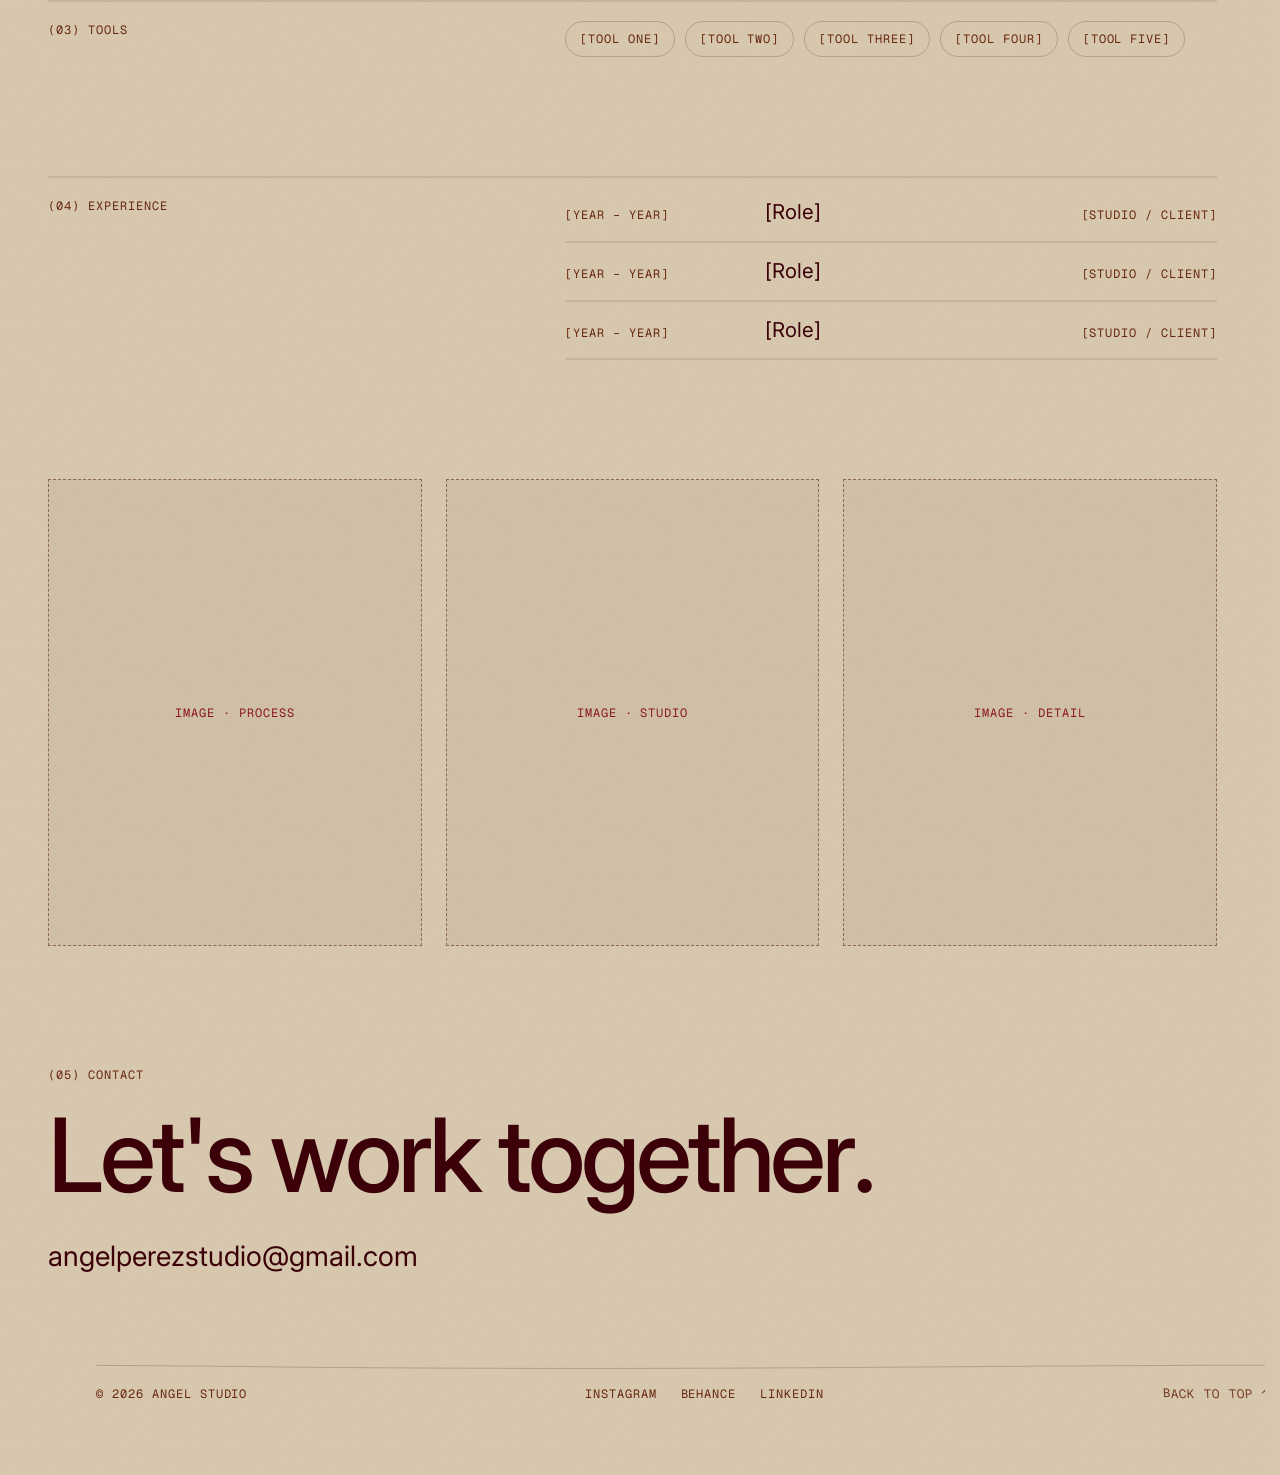
==== commit fa72f749: "Home logo back to the original intro (keep the shadow); floating projects can pass behind the logo W" ====
--- a/about/index.html
+++ b/about/index.html
@@ -37,9 +37,9 @@
   <link href="https://fonts.googleapis.com/css2?family=Geist+Mono:wght@400;500&family=Inter:wght@400;500&display=swap" rel="stylesheet">
 
   <!-- ?v=… makes browsers fetch fresh files after each update (change it every time you publish) -->
-  <link rel="stylesheet" href="../assets/css/style.css?v=20261025p">
-  <script src="../assets/js/core.js?v=20261025p" defer></script>
-  <script src="../assets/js/about.js?v=20261025p" defer></script>
+  <link rel="stylesheet" href="../assets/css/style.css?v=20261025q">
+  <script src="../assets/js/core.js?v=20261025q" defer></script>
+  <script src="../assets/js/about.js?v=20261025q" defer></script>
 </head>
 <body class="page-about">
 
--- a/assets/css/style.css
+++ b/assets/css/style.css
@@ -505,31 +505,6 @@
 /* The logo casts a soft shadow down onto the background (.hero__shadow, a
    live copy of the logo). --shadow-drop: how far below the logo it falls. */
 .hero__logo { position: relative; isolation: isolate; --shadow-drop: 9%; }
-/* The water running off as the logo rises out of it (home.js animates it):
-   a film of burgundy water over the letters, receding from the middle with a
-   line of light along its edge, and the water spilling outward over the
-   letters' edges (an outline that spreads and fades). Hidden otherwise. */
-.hero__wet {
-  position: absolute;
-  left: 0;
-  top: 0;
-  width: 100%;
-  height: 100%;
-  overflow: visible;
-  pointer-events: none;
-  visibility: hidden;
-}
-.hero__wet.is-on { visibility: visible; }
-/* The WebGL version of the rise (water-intro.js, ?intro=water): its canvas
-   over the logo; the real logo waits hidden, then fades in as it hands over */
-.hero__water { position: absolute; z-index: 2; pointer-events: none; transition: opacity 0.45s ease; }
-.hero__logo .logo,
-.hero__logo .hero__shadow { transition: opacity 0.45s ease; }
-.hero__logo.is-water .logo,
-.hero__logo.is-water .hero__shadow { opacity: 0; transition: none; }
-.hero__film { color: rgba(59, 0, 8, 0.62); }
-.hero__front { color: rgba(255, 246, 230, 0.55); }
-.hero__spill { color: transparent; fill: none; stroke: rgba(214, 199, 174, 0.22); stroke-width: 0; stroke-linejoin: round; }
 .hero__shadow {
   position: absolute;
   left: 0;
